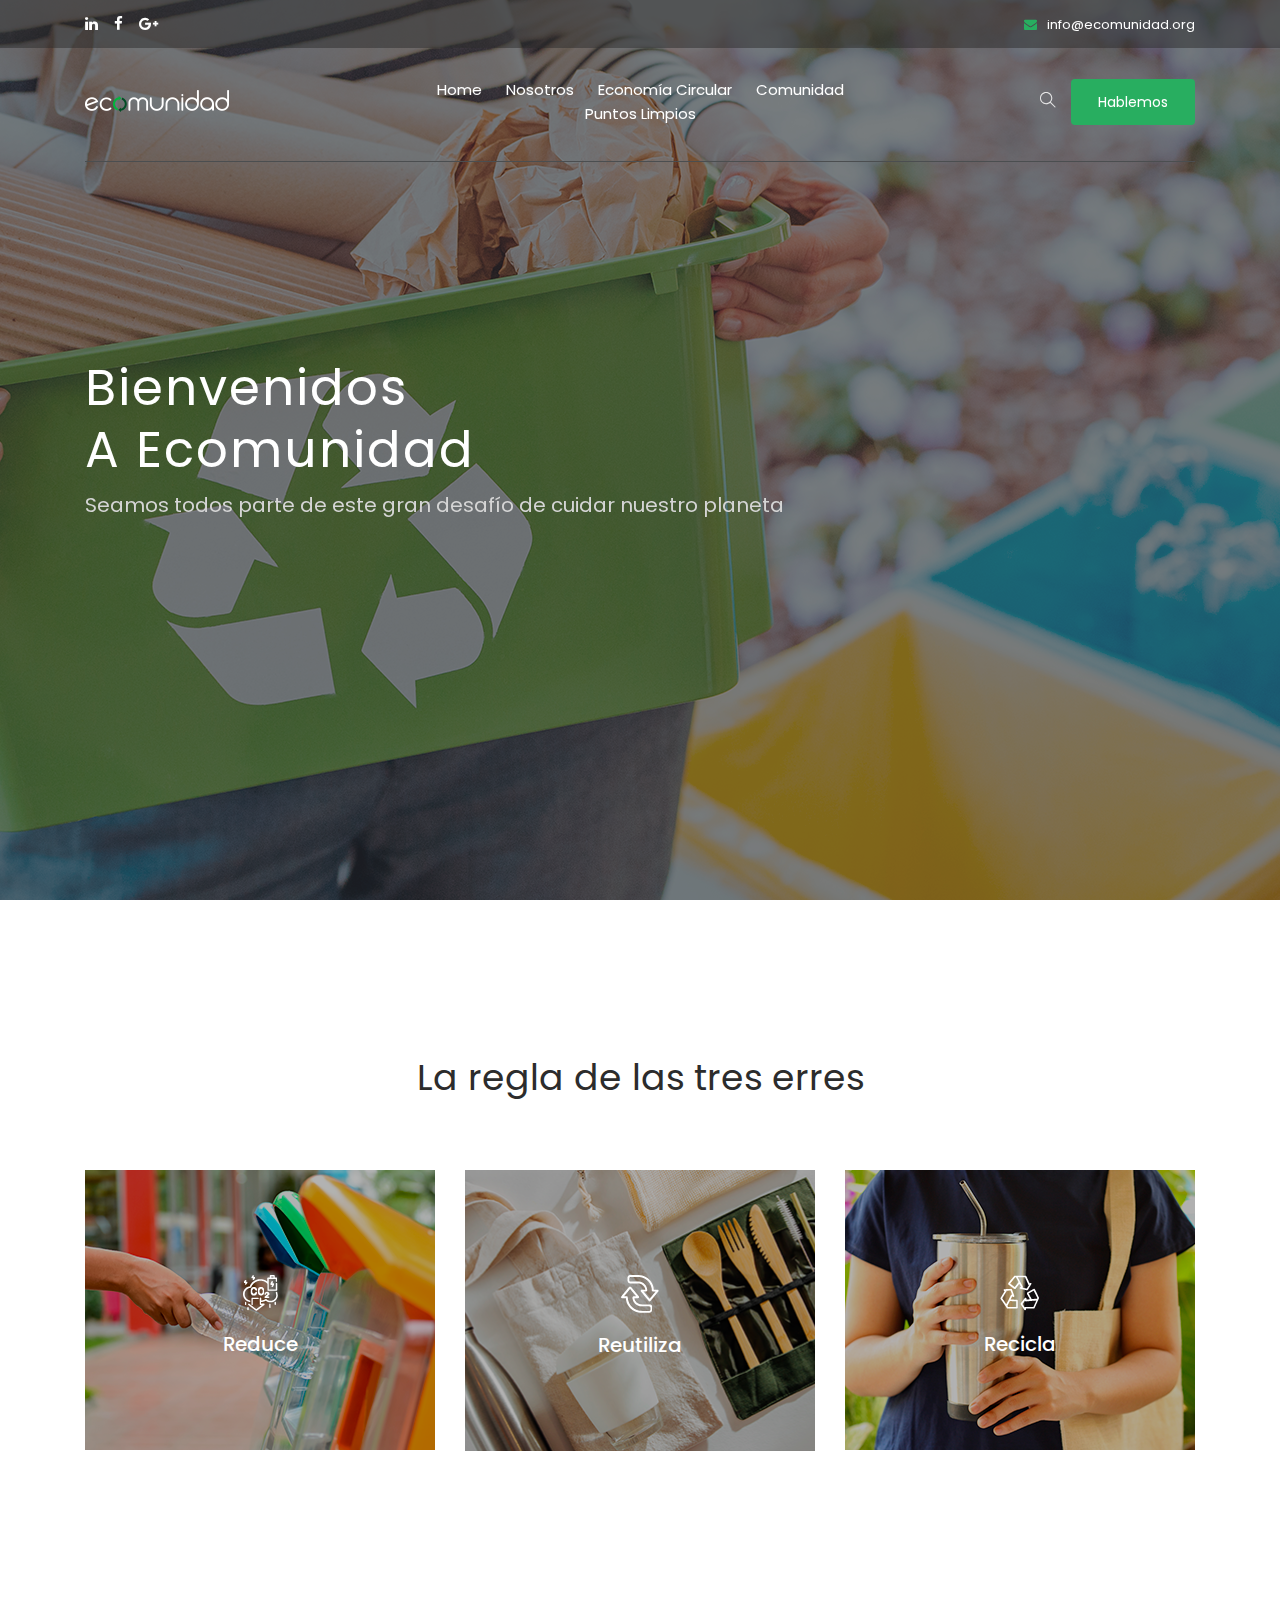
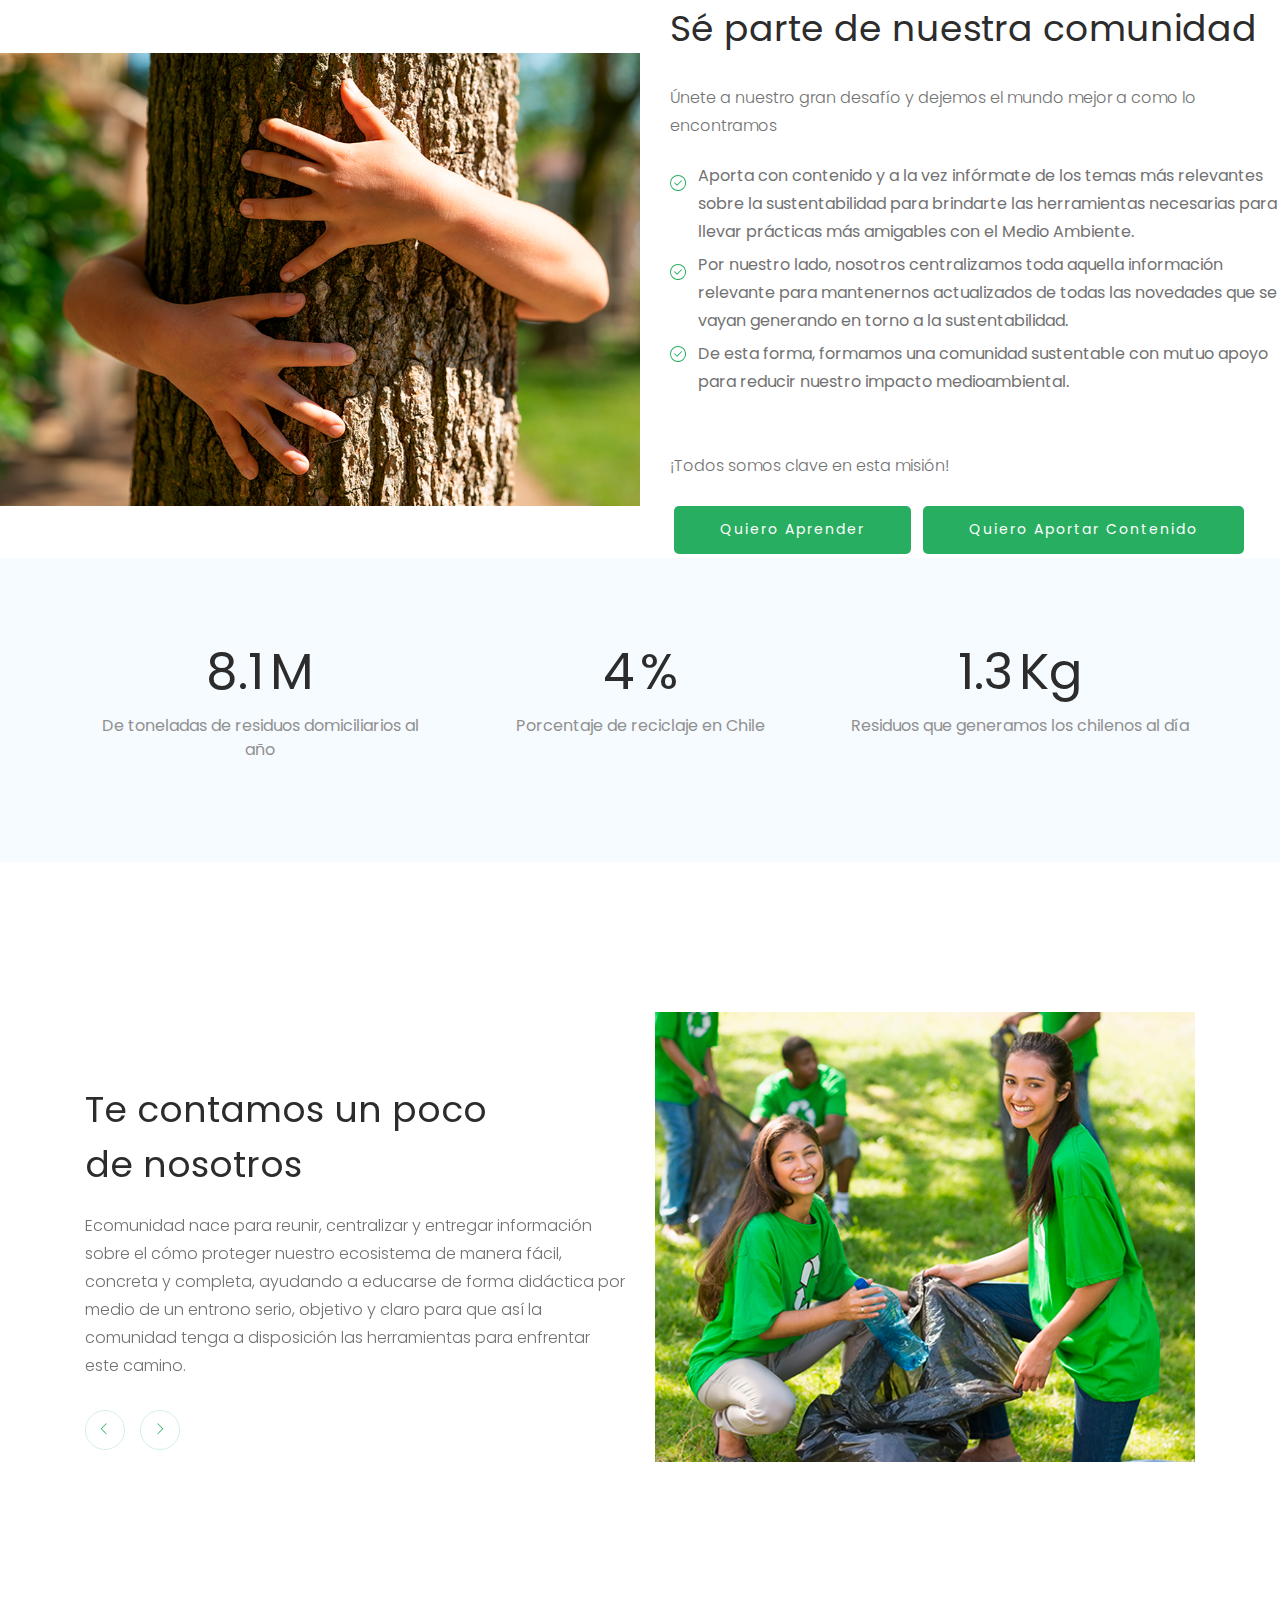
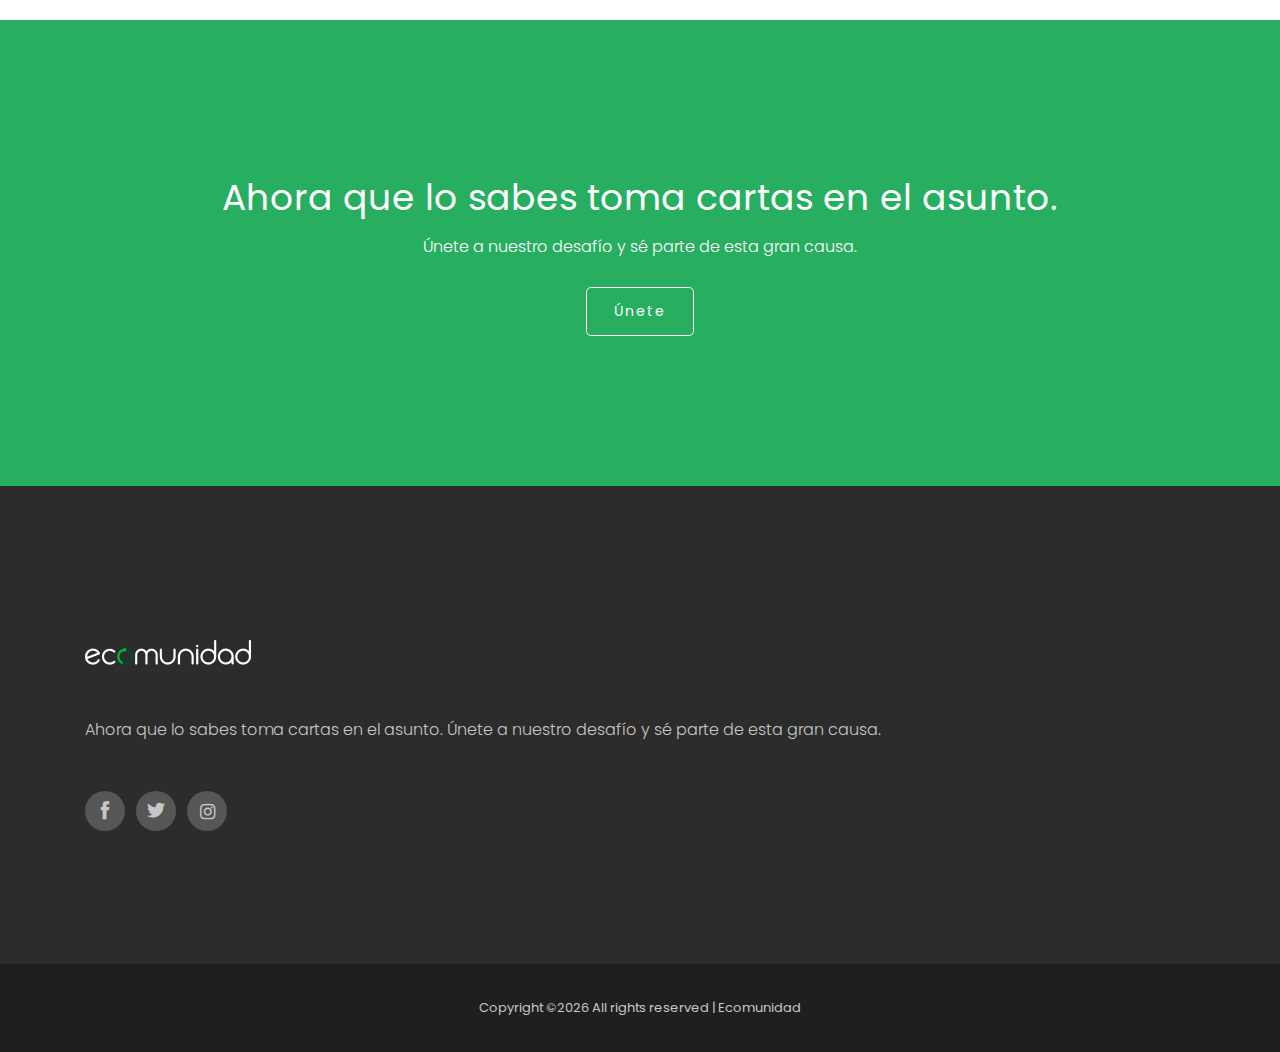
==== index.html @ 22c50f8a "creacion del repositorio" ====
<!doctype html>
<html class="no-js" lang="zxx">

<head>
    <meta charset="utf-8">
    <meta http-equiv="x-ua-compatible" content="ie=edge">
    <title>ecomunidad</title>
    <meta name="description" content="Ecomunidad tiene como objetivo recolectar, clasificar, depurar y disponibilizar de manera amigable toda la información que existe sobre cómo reutilizar, reducir y reciclar distintos elementos">
    <meta name="keywords"  content="sustentabilidad, medioambiente, sustentable, ecologia,reciclaje, sostenibilidad, chile, ecofriendly, zerowaste, naturaleza, reciclar, economiacircular, sostenible, cambioclimatico, reutilizar, ecologico, nature, eco, ecolog, educacionambiental, sustainability, sostenible, compostar, compostaje, compost, plastico, contaminacion, punto limpio, punto sustentable, green">
    <meta name="viewport" content="width=device-width, initial-scale=1">

    <!-- <link rel="manifest" href="site.webmanifest"> -->
    <link rel="shortcut icon" type="image/x-icon" href="img/favicon.png">
    <!-- Place favicon.ico in the root directory -->

    <!-- CSS here -->
    <link rel="stylesheet" href="css/bootstrap.min.css">
    <link rel="stylesheet" href="css/owl.carousel.min.css">
    <link rel="stylesheet" href="css/magnific-popup.css">
    <link rel="stylesheet" href="css/font-awesome.min.css">
    <link rel="stylesheet" href="css/themify-icons.css">
    <link rel="stylesheet" href="css/nice-select.css">
    <link rel="stylesheet" href="css/flaticon.css">
    <link rel="stylesheet" href="css/gijgo.css">
    <link rel="stylesheet" href="css/animate.css">
    <link rel="stylesheet" href="css/slick.css">
    <link rel="stylesheet" href="css/slicknav.css">
    <link rel="stylesheet" href="css/style.css">
    <!-- <link rel="stylesheet" href="css/responsive.css"> -->
</head>

<body>
    <!--[if lte IE 9]>
            <p class="browserupgrade">You are using an <strong>outdated</strong> browser. Please <a href="https://browsehappy.com/">upgrade your browser</a> to improve your experience and security.</p>
        <![endif]-->

    <!-- header-start -->
    <header>
        <div class="header-area ">
            <div class="header-top_area d-none d-lg-block">
                <div class="container">
                    <div class="row">
                        <div class="col-xl-6 col-md-6 ">
                            <div class="social_media_links">
                                <a href="#">
                                    <i class="fa fa-linkedin"></i>
                                </a>
                                <a href="#">
                                    <i class="fa fa-facebook"></i>
                                </a>
                                <a href="#">
                                    <i class="fa fa-google-plus"></i>
                                </a>
                            </div>
                        </div>
                        <div class="col-xl-6 col-md-6">
                            <div class="short_contact_list">
                                <ul>
                                    <li><a href="#"> <i class="fa fa-envelope"></i> info@ecomunidad.org</a></li>
                                </ul>
                            </div>
                        </div>
                    </div>
                </div>
            </div>
            <div id="sticky-header" class="main-header-area">
                <div class="container">
                    <div class="header_bottom_border">
                        <div class="row align-items-center">
                            <div class="col-xl-3 col-lg-2">
                                <div class="logo">
                                    <a href="index.html">
                                        <img src="img/logo.png" alt="">
                                    </a>
                                </div>
                            </div>
                            <div class="col-xl-6 col-lg-7">
                                <div class="main-menu  d-none d-lg-block">
                                    <nav>
                                        <ul id="navigation">
                                            <li><a class="active" href="index.html">home</a></li>
                                            <li><a href="about.html">Nosotros</a></li>
                                            <li><a href="service.html">Economía Circular</a></li>
                                            <li><a href="single-blog.html">Comunidad</a></li>
                                            <li><a href="contact.html">Puntos Limpios</a></li>
                                        </ul>
                                    </nav>
                                </div>
                            </div>
                            <div class="col-xl-3 col-lg-3 d-none d-lg-block">
                                <div class="Appointment">
                                    <div class="search_button">
                                        <a href="#">
                                            <i class="ti-search"></i>
                                        </a>
                                    </div>
                                    <div class="book_btn d-none d-lg-block">
                                        <a class="popup-with-form" href="#test-form">Hablemos</a>
                                    </div>
                                </div>
                            </div>
                            <div class="col-12">
                                <div class="mobile_menu d-block d-lg-none"></div>
                            </div>
                        </div>
                    </div>

                </div>
            </div>
        </div>
    </header>
    <!-- header-end -->

    <!-- slider_area_start -->
    <div class="slider_area">
        <div class="slider_active owl-carousel">
            <div class="single_slider  d-flex align-items-center slider_bg_2 overlay2">
                <div class="container">
                    <div class="row">
                        <div class="col-xl-12">
                            <div class="slider_text ">
                                <h3> Bienvenidos <br>
                                    a Ecomunidad </h3>
                                <p>Seamos todos parte de este gran desafío de cuidar nuestro planeta</p>
                            </div>
                        </div>
                    </div>
                </div>
            </div>
            <div class="single_slider  d-flex align-items-center slider_bg_1 overlay2">
                <div class="container">
                    <div class="row">
                        <div class="col-xl-12">
                            <div class="slider_text ">
                                <h3> Bienvenidos <br>
                                    a Ecomunidad </h3>
                                <p>Seamos todos parte de este gran desafío de cuidar nuestro planeta</p>
                            </div>
                        </div>
                    </div>
                </div>
            </div>
            <div class="single_slider  d-flex align-items-center slider_bg_3 overlay2">
                <div class="container">
                    <div class="row">
                        <div class="col-xl-12">
                            <div class="slider_text ">
                                <h3> Bienvenidos <br>
                                    a Ecomunidad </h3>
                                <p>Seamos todos parte de este gran desafío de cuidar nuestro planeta</p>
                            </div>
                        </div>
                    </div>
                </div>
            </div>
        </div>
    </div>
    <!-- slider_area_end -->

    <!-- service_area_start -->
    <div class="service_area">
        <div class="container">
            <div class="row">
                <div class="col-xl-12">
                    <div class="section_title text-center mb-50">
                        <h3>La regla de las tres erres</h3>
                    </div>
                </div>
            </div>
            <div class="row">
                <div class="col-xl-4 col-md-4">
                    <div class="single_service service_bg_1">
                        <div class="service_hover">
                            <img src="img/svg_icon/case.png" alt="reduce">
                            <h3>Reduce</h3>
                            <div class="hover_content">
                                <div class="hover_content_inner">
                                    <h4>Reduce</h4>
                                    <p>Disminuye lo que consumes, revisa lo que verdaderamente necesitas en tu día a día,  tanto en bienes como en energía.</p>
                                </div>
                            </div>
                        </div>
                    </div>
                </div>
                <div class="col-xl-4 col-md-4">
                    <div class="single_service service_bg_3">
                        <div class="service_hover">
                            <img src="img/svg_icon/survey.png" alt="recicla">
                            <h3>Reutiliza</h3>
                            <div class="hover_content">
                                    <div class="hover_content_inner">
                                        <h4>Reutiliza</h4>
                                        <p>prende a darle nuevos usos a aquellos objetos o elementos que antes solías descartar.</p>
                                    </div>
                                </div>
                        </div>
                    </div>
                </div>
                <div class="col-xl-4 col-md-4">
                    <div class="single_service service_bg_2">
                        <div class="service_hover">
                            <img src="img/svg_icon/legal-paper.png" alt="reutiliza">
                            <h3>Recicla</h3>
                            <div class="hover_content">
                                    <div class="hover_content_inner">
                                        <h4>Recicla</h4>
                                        <p>Recupera aquellos materiales que son reciclables y no compostables, como los plásticos o los vidrios, para darles una nueva forma y volver a utilizarlos como si fueran (casi) nuevos.A</p>
                                    </div>
                                </div>
                        </div>
                    </div>
                </div>
            </div>
        </div>
    </div>
    <!-- service_area_end -->

    <!-- about  -->
    <div class="about_area ">
        <div class="container-fluid p-0">
            <div class="row no-gutters align-items-center">
                <div class="col-xl-6 col-lg-6">
                    <div class="about_image">
                        <img src="img/about/about.png" alt="">
                    </div>
                </div>
                <div class="col-xl-6 col-lg-6">
                    <div class="about_info">
                        <h3>Sé parte de nuestra comunidad</h3>
                        <p>Únete a nuestro gran desafío y dejemos el mundo mejor a como lo encontramos</p>
                        <ul>
                            <li> Aporta con contenido y a la vez infórmate de los temas más relevantes sobre la sustentabilidad para brindarte las herramientas necesarias para llevar prácticas más amigables con el Medio Ambiente. </li>
                            <li> Por nuestro lado, nosotros centralizamos toda aquella información relevante para mantenernos actualizados de todas las novedades que se vayan generando en torno a la sustentabilidad. </li>
                            <li> De esta forma, formamos una comunidad sustentable con mutuo apoyo para reducir nuestro impacto medioambiental. </li>
                        </ul>
                        <p>¡Todos somos clave en esta misión!</p>
                        <div class="about_btn">
                            <a class="boxed-btn3" href="#">Quiero aprender</a>
                            <a class="boxed-btn3" href="#">Quiero aportar contenido</a>
                        </div>
                    </div>
                </div>
            </div>
        </div>
    </div>
    <!--/ about  -->

    <!-- counter  -->
    <div class="counter_area">
        <div class="container">
            <div class="row">
                <div class="col-xl-4 col-md-4">
                    <div class="single_counter text-center">
                        <h3> <span class="counter" >8.1</span> <span>M</span> </h3>
                        <span>De toneladas de residuos domiciliarios al año</span>
                    </div>
                </div>
                <div class="col-xl-4 col-md-4">
                    <div class="single_counter text-center">
                        <h3> <span class="counter" >4</span> <span>%</span> </h3>
                        <span>Porcentaje de reciclaje en Chile</span>
                    </div>
                </div>
                <div class="col-xl-4 col-md-4">
                    <div class="single_counter text-center">
                        <h3> <span class="counter" >1.3</span> <span>Kg</span> </h3>
                        <span>Residuos que generamos los chilenos al día</span>
                    </div>
                </div>
            </div>
        </div>
    </div>
    <!--/ counter  -->


    <!-- financial_solution -->
    <div class="financial_solution_area">
        <div class="container">
            <div class="row">
                <div class="col-xl-6 col-lg-6">
                    <div class="financial_active owl-carousel">
                        <div class="single_finalcial_wrap">
                            <h3>Te contamos un poco <br>
                                    de nosotros</h3>
                                    <p>Ecomunidad nace para reunir, centralizar y entregar información sobre el cómo proteger nuestro ecosistema de manera fácil, concreta y completa, ayudando a educarse de forma didáctica por medio de un entrono serio, objetivo y claro para que así la comunidad tenga a disposición las herramientas para enfrentar este camino.</p>
                        </div>
                        <div class="single_finalcial_wrap">
                            <h3>Te contamos un poco <br>
                                    de nosotros</h3>
                                    <p>Tenemos por objetivo frenar la contaminación ambiental que venimos generando como sociedad a lo largo del tiempo. Nos caracterizamos por se una plataforma democrática e inclusiva a todo aquel que quiera apoyar el camino de la sustentabilidad.</p>
                        </div>
                        
                    </div>
                </div>
                <div class="col-xl-6 col-lg-6">
                    <div class="finance_thumb">
                        <img src="img/about/finance.png" alt="">
                    </div>
                </div>
            </div>
        </div>
    </div>

    <!--/ financial_solution -->


    <!-- project  -->
    <div class="project_area">
        <div class="container">
            <div class="row">
                <div class="col-xl-12">
                    <div class="project_info text-center">
                        <h3>Ahora que lo sabes toma cartas en el asunto.</h3>
                        <p>Únete a nuestro desafío y sé parte de esta gran causa.</p>
                        <a href="#" class="boxed-btn3-white">Únete</a>
                    </div>
                </div>
            </div>
        </div>
    </div>
    <!--/ project  -->

    <!-- footer start -->
    <footer class="footer">
        <div class="footer_top">
            <div class="container">
                <div class="row">
                    <div class="col-xl-12 col-md-12 col-lg-12">
                        <div class="footer_widget">
                            <div class="footer_logo">
                                <a href="#">
                                    <img src="img/footer_logo.png" alt="">
                                </a>
                            </div>
                            <p>
                                Ahora que lo sabes toma cartas en el asunto. Únete a nuestro desafío y sé parte de esta gran causa.
                            </p>
                            <div class="socail_links">
                                <ul>
                                    <li>
                                        <a href="#">
                                            <i class="ti-facebook"></i>
                                        </a>
                                    </li>
                                    <li>
                                        <a href="#">
                                            <i class="ti-twitter-alt"></i>
                                        </a>
                                    </li>
                                    <li>
                                        <a href="#">
                                            <i class="fa fa-instagram"></i>
                                        </a>
                                    </li>
                                </ul>
                            </div>
                        </div>
                    </div>
                    
                </div>
            </div>
        </div>
        <div class="copy-right_text">
            <div class="container">
                <div class="footer_border"></div>
                <div class="row">
                    <div class="col-xl-12">
                        <p class="copy_right text-center">
                            <!-- Link back to Colorlib can't be removed. Template is licensed under CC BY 3.0. -->
Copyright &copy;<script>document.write(new Date().getFullYear());</script> All rights reserved | Ecomunidad</a>
<!-- Link back to Colorlib can't be removed. Template is licensed under CC BY 3.0. -->
                        </p>
                    </div>
                </div>
            </div>
        </div>
    </footer>
    <!--/ footer end  -->

    <!-- link that opens popup -->

    <!-- form itself end-->
    <form id="test-form" class="white-popup-block mfp-hide">
        <div class="popup_box ">
            <div class="popup_inner">
                <div class="popup_header">
                    <h3>Hablemos</h3>
                </div>
                <div class="custom_form">
                    <div class="row">
                        <div class="col-xl-12">
                            <input type="name" placeholder="Nombre y apellido">
                        </div>
                        <div class="col-xl-12">
                            <input type="email" placeholder="Email">
                        </div>
                        <div class="col-xl-12">
                            <textarea name="" id="" cols="30" rows="10" placeholder="Mensaje"></textarea>
                        </div>
                        <div class="col-xl-12">
                            <button type="submit" class="boxed-btn3">Enviar</button>
                        </div>
                    </div>
                </div>
            </div>
        </div>
    </form>
    <!-- form itself end -->

    <!-- JS here -->
    <script src="js/vendor/modernizr-3.5.0.min.js"></script>
    <script src="js/vendor/jquery-1.12.4.min.js"></script>
    <script src="js/popper.min.js"></script>
    <script src="js/bootstrap.min.js"></script>
    <script src="js/owl.carousel.min.js"></script>
    <script src="js/isotope.pkgd.min.js"></script>
    <script src="js/ajax-form.js"></script>
    <script src="js/waypoints.min.js"></script>
    <script src="js/jquery.counterup.min.js"></script>
    <script src="js/imagesloaded.pkgd.min.js"></script>
    <script src="js/scrollIt.js"></script>
    <script src="js/jquery.scrollUp.min.js"></script>
    <script src="js/wow.min.js"></script>
    <script src="js/nice-select.min.js"></script>
    <script src="js/jquery.slicknav.min.js"></script>
    <script src="js/jquery.magnific-popup.min.js"></script>
    <script src="js/plugins.js"></script>
    <script src="js/gijgo.min.js"></script>
    <script src="js/slick.min.js"></script>
    <!--contact js-->
    <script src="js/contact.js"></script>
    <script src="js/jquery.ajaxchimp.min.js"></script>
    <script src="js/jquery.form.js"></script>
    <script src="js/jquery.validate.min.js"></script>
    <script src="js/mail-script.js"></script>

    <script src="js/main.js"></script>
</body>

</html>
---- css/themify-icons.css ----
@font-face {
	font-family: 'themify';
	src:url('../fonts/themify.eot?-fvbane');
	src:url('../fonts/themify.eot?#iefix-fvbane') format('embedded-opentype'),
		url('../fonts/themify.woff?-fvbane') format('woff'),
		url('../fonts/themify.ttf?-fvbane') format('truetype'),
		url('../fonts/themify.svg?-fvbane#themify') format('svg');
	font-weight: normal;
	font-style: normal;
}

[class^="ti-"], [class*=" ti-"] {
	font-family: 'themify';
	/* speak: none; */
	font-style: normal;
	font-weight: normal;
	font-variant: normal;
	text-transform: none;
	line-height: 1;

	/* Better Font Rendering =========== */
	-webkit-font-smoothing: antialiased;
	-moz-osx-font-smoothing: grayscale;
}

.ti-wand:before {
	content: "\e600";
}
.ti-volume:before {
	content: "\e601";
}
.ti-user:before {
	content: "\e602";
}
.ti-unlock:before {
	content: "\e603";
}
.ti-unlink:before {
	content: "\e604";
}
.ti-trash:before {
	content: "\e605";
}
.ti-thought:before {
	content: "\e606";
}
.ti-target:before {
	content: "\e607";
}
.ti-tag:before {
	content: "\e608";
}
.ti-tablet:before {
	content: "\e609";
}
.ti-star:before {
	content: "\e60a";
}
.ti-spray:before {
	content: "\e60b";
}
.ti-signal:before {
	content: "\e60c";
}
.ti-shopping-cart:before {
	content: "\e60d";
}
.ti-shopping-cart-full:before {
	content: "\e60e";
}
.ti-settings:before {
	content: "\e60f";
}
.ti-search:before {
	content: "\e610";
}
.ti-zoom-in:before {
	content: "\e611";
}
.ti-zoom-out:before {
	content: "\e612";
}
.ti-cut:before {
	content: "\e613";
}
.ti-ruler:before {
	content: "\e614";
}
.ti-ruler-pencil:before {
	content: "\e615";
}
.ti-ruler-alt:before {
	content: "\e616";
}
.ti-bookmark:before {
	content: "\e617";
}
.ti-bookmark-alt:before {
	content: "\e618";
}
.ti-reload:before {
	content: "\e619";
}
.ti-plus:before {
	content: "\e61a";
}
.ti-pin:before {
	content: "\e61b";
}
.ti-pencil:before {
	content: "\e61c";
}
.ti-pencil-alt:before {
	content: "\e61d";
}
.ti-paint-roller:before {
	content: "\e61e";
}
.ti-paint-bucket:before {
	content: "\e61f";
}
.ti-na:before {
	content: "\e620";
}
.ti-mobile:before {
	content: "\e621";
}
.ti-minus:before {
	content: "\e622";
}
.ti-medall:before {
	content: "\e623";
}
.ti-medall-alt:before {
	content: "\e624";
}
.ti-marker:before {
	content: "\e625";
}
.ti-marker-alt:before {
	content: "\e626";
}
.ti-arrow-up:before {
	content: "\e627";
}
.ti-arrow-right:before {
	content: "\e628";
}
.ti-arrow-left:before {
	content: "\e629";
}
.ti-arrow-down:before {
	content: "\e62a";
}
.ti-lock:before {
	content: "\e62b";
}
.ti-location-arrow:before {
	content: "\e62c";
}
.ti-link:before {
	content: "\e62d";
}
.ti-layout:before {
	content: "\e62e";
}
.ti-layers:before {
	content: "\e62f";
}
.ti-layers-alt:before {
	content: "\e630";
}
.ti-key:before {
	content: "\e631";
}
.ti-import:before {
	content: "\e632";
}
.ti-image:before {
	content: "\e633";
}
.ti-heart:before {
	content: "\e634";
}
.ti-heart-broken:before {
	content: "\e635";
}
.ti-hand-stop:before {
	content: "\e636";
}
.ti-hand-open:before {
	content: "\e637";
}
.ti-hand-drag:before {
	content: "\e638";
}
.ti-folder:before {
	content: "\e639";
}
.ti-flag:before {
	content: "\e63a";
}
.ti-flag-alt:before {
	content: "\e63b";
}
.ti-flag-alt-2:before {
	content: "\e63c";
}
.ti-eye:before {
	content: "\e63d";
}
.ti-export:before {
	content: "\e63e";
}
.ti-exchange-vertical:before {
	content: "\e63f";
}
.ti-desktop:before {
	content: "\e640";
}
.ti-cup:before {
	content: "\e641";
}
.ti-crown:before {
	content: "\e642";
}
.ti-comments:before {
	content: "\e643";
}
.ti-comment:before {
	content: "\e644";
}
.ti-comment-alt:before {
	content: "\e645";
}
.ti-close:before {
	content: "\e646";
}
.ti-clip:before {
	content: "\e647";
}
.ti-angle-up:before {
	content: "\e648";
}
.ti-angle-right:before {
	content: "\e649";
}
.ti-angle-left:before {
	content: "\e64a";
}
.ti-angle-down:before {
	content: "\e64b";
}
.ti-check:before {
	content: "\e64c";
}
.ti-check-box:before {
	content: "\e64d";
}
.ti-camera:before {
	content: "\e64e";
}
.ti-announcement:before {
	content: "\e64f";
}
.ti-brush:before {
	content: "\e650";
}
.ti-briefcase:before {
	content: "\e651";
}
.ti-bolt:before {
	content: "\e652";
}
.ti-bolt-alt:before {
	content: "\e653";
}
.ti-blackboard:before {
	content: "\e654";
}
.ti-bag:before {
	content: "\e655";
}
.ti-move:before {
	content: "\e656";
}
.ti-arrows-vertical:before {
	content: "\e657";
}
.ti-arrows-horizontal:before {
	content: "\e658";
}
.ti-fullscreen:before {
	content: "\e659";
}
.ti-arrow-top-right:before {
	content: "\e65a";
}
.ti-arrow-top-left:before {
	content: "\e65b";
}
.ti-arrow-circle-up:before {
	content: "\e65c";
}
.ti-arrow-circle-right:before {
	content: "\e65d";
}
.ti-arrow-circle-left:before {
	content: "\e65e";
}
.ti-arrow-circle-down:before {
	content: "\e65f";
}
.ti-angle-double-up:before {
	content: "\e660";
}
.ti-angle-double-right:before {
	content: "\e661";
}
.ti-angle-double-left:before {
	content: "\e662";
}
.ti-angle-double-down:before {
	content: "\e663";
}
.ti-zip:before {
	content: "\e664";
}
.ti-world:before {
	content: "\e665";
}
.ti-wheelchair:before {
	content: "\e666";
}
.ti-view-list:before {
	content: "\e667";
}
.ti-view-list-alt:before {
	content: "\e668";
}
.ti-view-grid:before {
	content: "\e669";
}
.ti-uppercase:before {
	content: "\e66a";
}
.ti-upload:before {
	content: "\e66b";
}
.ti-underline:before {
	content: "\e66c";
}
.ti-truck:before {
	content: "\e66d";
}
.ti-timer:before {
	content: "\e66e";
}
.ti-ticket:before {
	content: "\e66f";
}
.ti-thumb-up:before {
	content: "\e670";
}
.ti-thumb-down:before {
	content: "\e671";
}
.ti-text:before {
	content: "\e672";
}
.ti-stats-up:before {
	content: "\e673";
}
.ti-stats-down:before {
	content: "\e674";
}
.ti-split-v:before {
	content: "\e675";
}
.ti-split-h:before {
	content: "\e676";
}
.ti-smallcap:before {
	content: "\e677";
}
.ti-shine:before {
	content: "\e678";
}
.ti-shift-right:before {
	content: "\e679";
}
.ti-shift-left:before {
	content: "\e67a";
}
.ti-shield:before {
	content: "\e67b";
}
.ti-notepad:before {
	content: "\e67c";
}
.ti-server:before {
	content: "\e67d";
}
.ti-quote-right:before {
	content: "\e67e";
}
.ti-quote-left:before {
	content: "\e67f";
}
.ti-pulse:before {
	content: "\e680";
}
.ti-printer:before {
	content: "\e681";
}
.ti-power-off:before {
	content: "\e682";
}
.ti-plug:before {
	content: "\e683";
}
.ti-pie-chart:before {
	content: "\e684";
}
.ti-paragraph:before {
	content: "\e685";
}
.ti-panel:before {
	content: "\e686";
}
.ti-package:before {
	content: "\e687";
}
.ti-music:before {
	content: "\e688";
}
.ti-music-alt:before {
	content: "\e689";
}
.ti-mouse:before {
	content: "\e68a";
}
.ti-mouse-alt:before {
	content: "\e68b";
}
.ti-money:before {
	content: "\e68c";
}
.ti-microphone:before {
	content: "\e68d";
}
.ti-menu:before {
	content: "\e68e";
}
.ti-menu-alt:before {
	content: "\e68f";
}
.ti-map:before {
	content: "\e690";
}
.ti-map-alt:before {
	content: "\e691";
}
.ti-loop:before {
	content: "\e692";
}
.ti-location-pin:before {
	content: "\e693";
}
.ti-list:before {
	content: "\e694";
}
.ti-light-bulb:before {
	content: "\e695";
}
.ti-Italic:before {
	content: "\e696";
}
.ti-info:before {
	content: "\e697";
}
.ti-infinite:before {
	content: "\e698";
}
.ti-id-badge:before {
	content: "\e699";
}
.ti-hummer:before {
	content: "\e69a";
}
.ti-home:before {
	content: "\e69b";
}
.ti-help:before {
	content: "\e69c";
}
.ti-headphone:before {
	content: "\e69d";
}
.ti-harddrives:before {
	content: "\e69e";
}
.ti-harddrive:before {
	content: "\e69f";
}
.ti-gift:before {
	content: "\e6a0";
}
.ti-game:before {
	content: "\e6a1";
}
.ti-filter:before {
	content: "\e6a2";
}
.ti-files:before {
	content: "\e6a3";
}
.ti-file:before {
	content: "\e6a4";
}
.ti-eraser:before {
	content: "\e6a5";
}
.ti-envelope:before {
	content: "\e6a6";
}
.ti-download:before {
	content: "\e6a7";
}
.ti-direction:before {
	content: "\e6a8";
}
.ti-direction-alt:before {
	content: "\e6a9";
}
.ti-dashboard:before {
	content: "\e6aa";
}
.ti-control-stop:before {
	content: "\e6ab";
}
.ti-control-shuffle:before {
	content: "\e6ac";
}
.ti-control-play:before {
	content: "\e6ad";
}
.ti-control-pause:before {
	content: "\e6ae";
}
.ti-control-forward:before {
	content: "\e6af";
}
.ti-control-backward:before {
	content: "\e6b0";
}
.ti-cloud:before {
	content: "\e6b1";
}
.ti-cloud-up:before {
	content: "\e6b2";
}
.ti-cloud-down:before {
	content: "\e6b3";
}
.ti-clipboard:before {
	content: "\e6b4";
}
.ti-car:before {
	content: "\e6b5";
}
.ti-calendar:before {
	content: "\e6b6";
}
.ti-book:before {
	content: "\e6b7";
}
.ti-bell:before {
	content: "\e6b8";
}
.ti-basketball:before {
	content: "\e6b9";
}
.ti-bar-chart:before {
	content: "\e6ba";
}
.ti-bar-chart-alt:before {
	content: "\e6bb";
}
.ti-back-right:before {
	content: "\e6bc";
}
.ti-back-left:before {
	content: "\e6bd";
}
.ti-arrows-corner:before {
	content: "\e6be";
}
.ti-archive:before {
	content: "\e6bf";
}
.ti-anchor:before {
	content: "\e6c0";
}
.ti-align-right:before {
	content: "\e6c1";
}
.ti-align-left:before {
	content: "\e6c2";
}
.ti-align-justify:before {
	content: "\e6c3";
}
.ti-align-center:before {
	content: "\e6c4";
}
.ti-alert:before {
	content: "\e6c5";
}
.ti-alarm-clock:before {
	content: "\e6c6";
}
.ti-agenda:before {
	content: "\e6c7";
}
.ti-write:before {
	content: "\e6c8";
}
.ti-window:before {
	content: "\e6c9";
}
.ti-widgetized:before {
	content: "\e6ca";
}
.ti-widget:before {
	content: "\e6cb";
}
.ti-widget-alt:before {
	content: "\e6cc";
}
.ti-wallet:before {
	content: "\e6cd";
}
.ti-video-clapper:before {
	content: "\e6ce";
}
.ti-video-camera:before {
	content: "\e6cf";
}
.ti-vector:before {
	content: "\e6d0";
}
.ti-themify-logo:before {
	content: "\e6d1";
}
.ti-themify-favicon:before {
	content: "\e6d2";
}
.ti-themify-favicon-alt:before {
	content: "\e6d3";
}
.ti-support:before {
	content: "\e6d4";
}
.ti-stamp:before {
	content: "\e6d5";
}
.ti-split-v-alt:before {
	content: "\e6d6";
}
.ti-slice:before {
	content: "\e6d7";
}
.ti-shortcode:before {
	content: "\e6d8";
}
.ti-shift-right-alt:before {
	content: "\e6d9";
}
.ti-shift-left-alt:before {
	content: "\e6da";
}
.ti-ruler-alt-2:before {
	content: "\e6db";
}
.ti-receipt:before {
	content: "\e6dc";
}
.ti-pin2:before {
	content: "\e6dd";
}
.ti-pin-alt:before {
	content: "\e6de";
}
.ti-pencil-alt2:before {
	content: "\e6df";
}
.ti-palette:before {
	content: "\e6e0";
}
.ti-more:before {
	content: "\e6e1";
}
.ti-more-alt:before {
	content: "\e6e2";
}
.ti-microphone-alt:before {
	content: "\e6e3";
}
.ti-magnet:before {
	content: "\e6e4";
}
.ti-line-double:before {
	content: "\e6e5";
}
.ti-line-dotted:before {
	content: "\e6e6";
}
.ti-line-dashed:before {
	content: "\e6e7";
}
.ti-layout-width-full:before {
	content: "\e6e8";
}
.ti-layout-width-default:before {
	content: "\e6e9";
}
.ti-layout-width-default-alt:before {
	content: "\e6ea";
}
.ti-layout-tab:before {
	content: "\e6eb";
}
.ti-layout-tab-window:before {
	content: "\e6ec";
}
.ti-layout-tab-v:before {
	content: "\e6ed";
}
.ti-layout-tab-min:before {
	content: "\e6ee";
}
.ti-layout-slider:before {
	content: "\e6ef";
}
.ti-layout-slider-alt:before {
	content: "\e6f0";
}
.ti-layout-sidebar-right:before {
	content: "\e6f1";
}
.ti-layout-sidebar-none:before {
	content: "\e6f2";
}
.ti-layout-sidebar-left:before {
	content: "\e6f3";
}
.ti-layout-placeholder:before {
	content: "\e6f4";
}
.ti-layout-menu:before {
	content: "\e6f5";
}
.ti-layout-menu-v:before {
	content: "\e6f6";
}
.ti-layout-menu-separated:before {
	content: "\e6f7";
}
.ti-layout-menu-full:before {
	content: "\e6f8";
}
.ti-layout-media-right-alt:before {
	content: "\e6f9";
}
.ti-layout-media-right:before {
	content: "\e6fa";
}
.ti-layout-media-overlay:before {
	content: "\e6fb";
}
.ti-layout-media-overlay-alt:before {
	content: "\e6fc";
}
.ti-layout-media-overlay-alt-2:before {
	content: "\e6fd";
}
.ti-layout-media-left-alt:before {
	content: "\e6fe";
}
.ti-layout-media-left:before {
	content: "\e6ff";
}
.ti-layout-media-center-alt:before {
	content: "\e700";
}
.ti-layout-media-center:before {
	content: "\e701";
}
.ti-layout-list-thumb:before {
	content: "\e702";
}
.ti-layout-list-thumb-alt:before {
	content: "\e703";
}
.ti-layout-list-post:before {
	content: "\e704";
}
.ti-layout-list-large-image:before {
	content: "\e705";
}
.ti-layout-line-solid:before {
	content: "\e706";
}
.ti-layout-grid4:before {
	content: "\e707";
}
.ti-layout-grid3:before {
	content: "\e708";
}
.ti-layout-grid2:before {
	content: "\e709";
}
.ti-layout-grid2-thumb:before {
	content: "\e70a";
}
.ti-layout-cta-right:before {
	content: "\e70b";
}
.ti-layout-cta-left:before {
	content: "\e70c";
}
.ti-layout-cta-center:before {
	content: "\e70d";
}
.ti-layout-cta-btn-right:before {
	content: "\e70e";
}
.ti-layout-cta-btn-left:before {
	content: "\e70f";
}
.ti-layout-column4:before {
	content: "\e710";
}
.ti-layout-column3:before {
	content: "\e711";
}
.ti-layout-column2:before {
	content: "\e712";
}
.ti-layout-accordion-separated:before {
	content: "\e713";
}
.ti-layout-accordion-merged:before {
	content: "\e714";
}
.ti-layout-accordion-list:before {
	content: "\e715";
}
.ti-ink-pen:before {
	content: "\e716";
}
.ti-info-alt:before {
	content: "\e717";
}
.ti-help-alt:before {
	content: "\e718";
}
.ti-headphone-alt:before {
	content: "\e719";
}
.ti-hand-point-up:before {
	content: "\e71a";
}
.ti-hand-point-right:before {
	content: "\e71b";
}
.ti-hand-point-left:before {
	content: "\e71c";
}
.ti-hand-point-down:before {
	content: "\e71d";
}
.ti-gallery:before {
	content: "\e71e";
}
.ti-face-smile:before {
	content: "\e71f";
}
.ti-face-sad:before {
	content: "\e720";
}
.ti-credit-card:before {
	content: "\e721";
}
.ti-control-skip-forward:before {
	content: "\e722";
}
.ti-control-skip-backward:before {
	content: "\e723";
}
.ti-control-record:before {
	content: "\e724";
}
.ti-control-eject:before {
	content: "\e725";
}
.ti-comments-smiley:before {
	content: "\e726";
}
.ti-brush-alt:before {
	content: "\e727";
}
.ti-youtube:before {
	content: "\e728";
}
.ti-vimeo:before {
	content: "\e729";
}
.ti-twitter:before {
	content: "\e72a";
}
.ti-time:before {
	content: "\e72b";
}
.ti-tumblr:before {
	content: "\e72c";
}
.ti-skype:before {
	content: "\e72d";
}
.ti-share:before {
	content: "\e72e";
}
.ti-share-alt:before {
	content: "\e72f";
}
.ti-rocket:before {
	content: "\e730";
}
.ti-pinterest:before {
	content: "\e731";
}
.ti-new-window:before {
	content: "\e732";
}
.ti-microsoft:before {
	content: "\e733";
}
.ti-list-ol:before {
	content: "\e734";
}
.ti-linkedin:before {
	content: "\e735";
}
.ti-layout-sidebar-2:before {
	content: "\e736";
}
.ti-layout-grid4-alt:before {
	content: "\e737";
}
.ti-layout-grid3-alt:before {
	content: "\e738";
}
.ti-layout-grid2-alt:before {
	content: "\e739";
}
.ti-layout-column4-alt:before {
	content: "\e73a";
}
.ti-layout-column3-alt:before {
	content: "\e73b";
}
.ti-layout-column2-alt:before {
	content: "\e73c";
}
.ti-instagram:before {
	content: "\e73d";
}
.ti-google:before {
	content: "\e73e";
}
.ti-github:before {
	content: "\e73f";
}
.ti-flickr:before {
	content: "\e740";
}
.ti-facebook:before {
	content: "\e741";
}
.ti-dropbox:before {
	content: "\e742";
}
.ti-dribbble:before {
	content: "\e743";
}
.ti-apple:before {
	content: "\e744";
}
.ti-android:before {
	content: "\e745";
}
.ti-save:before {
	content: "\e746";
}
.ti-save-alt:before {
	content: "\e747";
}
.ti-yahoo:before {
	content: "\e748";
}
.ti-wordpress:before {
	content: "\e749";
}
.ti-vimeo-alt:before {
	content: "\e74a";
}
.ti-twitter-alt:before {
	content: "\e74b";
}
.ti-tumblr-alt:before {
	content: "\e74c";
}
.ti-trello:before {
	content: "\e74d";
}
.ti-stack-overflow:before {
	content: "\e74e";
}
.ti-soundcloud:before {
	content: "\e74f";
}
.ti-sharethis:before {
	content: "\e750";
}
.ti-sharethis-alt:before {
	content: "\e751";
}
.ti-reddit:before {
	content: "\e752";
}
.ti-pinterest-alt:before {
	content: "\e753";
}
.ti-microsoft-alt:before {
	content: "\e754";
}
.ti-linux:before {
	content: "\e755";
}
.ti-jsfiddle:before {
	content: "\e756";
}
.ti-joomla:before {
	content: "\e757";
}
.ti-html5:before {
	content: "\e758";
}
.ti-flickr-alt:before {
	content: "\e759";
}
.ti-email:before {
	content: "\e75a";
}
.ti-drupal:before {
	content: "\e75b";
}
.ti-dropbox-alt:before {
	content: "\e75c";
}
.ti-css3:before {
	content: "\e75d";
}
.ti-rss:before {
	content: "\e75e";
}
.ti-rss-alt:before {
	content: "\e75f";
}
---- css/nice-select.css ----
.nice-select {
  -webkit-tap-highlight-color: transparent;
  background-color: #fff;
  border-radius: 5px;
  border: solid 1px #e8e8e8;
  box-sizing: border-box;
  clear: both;
  cursor: pointer;
  display: block;
  float: left;
  font-family: inherit;
  font-size: 14px;
  font-weight: normal;
  height: 42px;
  line-height: 40px;
  outline: none;
  padding-left: 18px;
  padding-right: 30px;
  position: relative;
  text-align: left !important;
  -webkit-transition: all 0.2s ease-in-out;
  transition: all 0.2s ease-in-out;
  -webkit-user-select: none;
     -moz-user-select: none;
      -ms-user-select: none;
          user-select: none;
  white-space: nowrap;
  width: auto; }
  .nice-select:hover {
    border-color: #dbdbdb; }
  .nice-select:active, .nice-select.open, .nice-select:focus {
    border-color: #999; }


  .nice-select.disabled {
    border-color: #ededed;
    color: #999;
    pointer-events: none; }
    .nice-select.disabled:after {
      border-color: #cccccc; }
  .nice-select.wide {
    width: 100%; }
    .nice-select.wide .list {
      left: 0 !important;
      right: 0 !important; }
  .nice-select.right {
    float: right; }
    .nice-select.right .list {
      left: auto;
      right: 0; }
  .nice-select.small {
    font-size: 12px;
    height: 36px;
    line-height: 34px; }
    .nice-select.small:after {
      height: 4px;
      width: 4px; }
    .nice-select.small .option {
      line-height: 34px;
      min-height: 34px; }
  .nice-select .list {
    background-color: #fff;
    border-radius: 5px;
    box-shadow: 0 0 0 1px rgba(68, 68, 68, 0.11);
    box-sizing: border-box;
    margin-top: 4px;
    opacity: 0;
    overflow: hidden;
    padding: 0;
    pointer-events: none;
    position: absolute;
    top: 100%;
    left: 0;
    -webkit-transform-origin: 50% 0;
        -ms-transform-origin: 50% 0;
            transform-origin: 50% 0;
    -webkit-transform: scale(0.75) translateY(-21px);
        -ms-transform: scale(0.75) translateY(-21px);
            transform: scale(0.75) translateY(-21px);
    -webkit-transition: all 0.2s cubic-bezier(0.5, 0, 0, 1.25), opacity 0.15s ease-out;
    transition: all 0.2s cubic-bezier(0.5, 0, 0, 1.25), opacity 0.15s ease-out;
    z-index: 9; }
    .nice-select .list:hover .option:not(:hover) {
      background-color: transparent !important; }
  .nice-select .option {
    cursor: pointer;
    font-weight: 400;
    line-height: 40px;
    list-style: none;
    min-height: 40px;
    outline: none;
    padding-left: 18px;
    padding-right: 29px;
    text-align: left;
    -webkit-transition: all 0.2s;
    transition: all 0.2s; }
    .nice-select .option:hover, .nice-select .option.focus, .nice-select .option.selected.focus {
      background-color: #f6f6f6; }
    .nice-select .option.selected {
      font-weight: bold; }
    .nice-select .option.disabled {
      background-color: transparent;
      color: #999;
      cursor: default; }

.no-csspointerevents .nice-select .list {
  display: none; }

.no-csspointerevents .nice-select.open .list {
  display: block; }





  /* ,,,,,,,,,,,,,,,, */


  .nice-select:after {
    content: "\e64b";
    display: block;
    height: 5px;
    margin-top: -5px;
    pointer-events: none;
    position: absolute;
    right: 30px;
    top: 8px;
    transition: all 0.15s ease-in-out;
    width: 5px;
    font-family: 'themify';
    color: #ddd; }

    .nice-select.open:after {
 }
    .nice-select.open .list {
      opacity: 1;
      pointer-events: auto;
      -webkit-transform: scale(1) translateY(0);
          -ms-transform: scale(1) translateY(0);
              transform: scale(1) translateY(0); }
---- css/flaticon.css ----
/*
  	Flaticon icon font: Flaticon
  	Creation date: 07/09/2019 08:07
  	*/

	  @font-face {
		font-family: "Flaticon";
		src: url("../fonts/Flaticon.eot");
		src: url("../fonts/Flaticon.eot");
		src: url("../fonts/Flaticon.eot?#iefix") format("embedded-opentype"),
			 url("../fonts/Flaticon.woff2") format("woff2"),
			 url("../fonts/Flaticon.woff") format("woff"),
			 url("../fonts/Flaticon.ttf") format("truetype"),
			 url("../fonts/Flaticon.svg#Flaticon") format("svg");
		font-weight: normal;
		font-style: normal;
	  }
	  
	  @media screen and (-webkit-min-device-pixel-ratio:0) {
		@font-face {
		  font-family: "Flaticon";
		  src: url("./Flaticon.svg#Flaticon") format("svg");
		}
	  }
	  
	  [class^="flaticon-"]:before, [class*=" flaticon-"]:before,
	  [class^="flaticon-"]:after, [class*=" flaticon-"]:after {   
		font-family: Flaticon;
			  font-size: 20px;
	  font-style: normal;
	  margin-left: 20px;
	  }
	  
	.flaticon-legal-paper:before {
		content: "\e001";
	}
	.flaticon-case:before {
		content: "\e002";
	}
	.flaticon-survey:before {
		content: "\e003";
	}
	.flaticon-bar-chart:before {
		content: "\e004";
	}
	.flaticon-controls:before {
		content: "\e005";
	}
	.flaticon-puzzle:before {
		content: "\e006";
	}
	.flaticon-right:before {
		content: "\e007";
	}
---- css/gijgo.css ----
.gj-button {
    background-color: #f5f5f5;
    border: 1px solid #ddd;
    color: #000;
    border-radius: 3px;
    padding: 6px 10px;
    cursor: pointer;
}

.gj-unselectable {
    -webkit-touch-callout: none;
    -webkit-user-select: none;
    -khtml-user-select: none;
    -moz-user-select: none;
    -ms-user-select: none;
    user-select: none;
}

.gj-row {
    display: -webkit-box;
    display: -ms-flexbox;
    display: flex;
    -ms-flex-wrap: wrap;
    flex-wrap: wrap;
}

.gj-margin-left-5 {
    margin-left: 5px;
}

.gj-margin-left-10 {
    margin-left: 10px;
}

.gj-width-full {
    width: 100%;
}

.gj-cursor-pointer {
    cursor: pointer;
}

.gj-text-align-center {
    text-align: center;
}

.gj-font-size-16 {
    font-size: 16px;
}

.gj-hidden {
    display: none;
}

/** Material Design */
.gj-button-md {
    background: 0 0;
    border: none;
    border-radius: 2px;
    color: rgba(0, 0, 0, 0.87);
    position: relative;
    height: 36px;
    margin: 0;
    min-width: 64px;
    padding: 0 16px;
    display: inline-block;
    font-family: "Roboto","Helvetica","Arial",sans-serif;
    font-size: 1rem;
    font-weight: 500;
    text-transform: uppercase;
    letter-spacing: 0;
    overflow: hidden;
    will-change: box-shadow;
    transition: box-shadow .2s cubic-bezier(.4,0,1,1),background-color .2s cubic-bezier(.4,0,.2,1),color .2s cubic-bezier(.4,0,.2,1);
    outline: none;
    cursor: pointer;
    text-decoration: none;
    text-align: center;
    line-height: 36px;
    vertical-align: middle;
    overflow: hidden;
    -webkit-user-select: none;
    -moz-user-select: none;
    -ms-user-select: none;
    user-select: none;
}

.gj-button-md:hover {
    background-color: rgba(158,158,158,.2);
}

.gj-button-md:disabled {
    color: rgba(0,0,0,.26);
    background: 0 0;
}

.gj-button-md .material-icons,
.gj-button-md .gj-icon {
    vertical-align: middle;
    /*font-size: 1.3rem;
    margin-right: 4px;*/
}

.gj-button-md.gj-button-md-icon {
    width: 24px;
    height: 31px;
    min-width: 24px;
    padding: 0px;
    display: table;
}

.gj-button-md.gj-button-md-icon .material-icons,
.gj-button-md.gj-button-md-icon .gj-icon {
    display: table-cell;
    margin-right: 0px;
    width: 24px;
    height: 24px;
}

.gj-button-md.active {
    background-color: rgba(158,158,158,.4);
}

.gj-button-md-group {
    position: relative;
    display: inline-block;
    vertical-align: middle;
}

.gj-textbox-md {
    border: none;
    border-bottom: 1px solid rgba(0,0,0,.42);
    display: block;
    font-family: "Helvetica","Arial",sans-serif;
    font-size: 16px;
    line-height: 16px;
    padding: 4px 0px;
    margin: 0;
    width: 100%;
    background: 0 0;
    text-align: left;
    color: rgba(0,0,0,.87);
}

.gj-textbox-md:focus,
.gj-textbox-md:active {
    border-bottom: 2px solid rgba(0,0,0,.42);
    outline: none;
}

.gj-textbox-md::placeholder {
    color: #8e8e8e;
}

.gj-textbox-md:-ms-input-placeholder {
    color: #8e8e8e;
}

.gj-textbox-md::-ms-input-placeholder {
    color: #8e8e8e;
}

.gj-md-spacer-24 {
    min-width: 24px;
    width: 24px;
    display: inline-block;
}

.gj-md-spacer-32 {
    min-width: 32px;
    width: 32px;
    display: inline-block;
}

.gj-modal {
    position: fixed;
    top: 0;
    right: 0;
    bottom: 0;
    left: 0;
    z-index: 1203;
    display: none;
    overflow: hidden;
    -webkit-overflow-scrolling: touch;
    outline: 0;
    background-color: rgba(0, 0, 0, 0.54118);
    transition: 200ms ease opacity;
    will-change: opacity;
}

/* List */
ul.gj-list li [data-role="wrapper"] {
    display: table;
    width: 100%;
}

ul.gj-list li [data-role="checkbox"] {
    display: table-cell;
    vertical-align:middle;
    text-align:center;
}

ul.gj-list li [data-role="image"] {
    display: table-cell;
    vertical-align:middle;
    text-align:center;
}

ul.gj-list li [data-role="display"] {
    display: table-cell;
    vertical-align:middle;
    cursor: pointer;
}

ul.gj-list li [data-role="display"]:empty:before {
  content: "\200b"; /* unicode zero width space character */
}

/* List - Bootstrap */
ul.gj-list-bootstrap {
    padding-left: 0px;
    margin-bottom: 0px;
}

ul.gj-list-bootstrap li {
    padding: 0px;
}

ul.gj-list-bootstrap li [data-role="wrapper"] {
    padding: 0px 10px;
}

ul.gj-list-bootstrap li [data-role="checkbox"] {
    width: 24px;
    padding: 3px;
}

ul.gj-list-bootstrap li [data-role="image"] {
    width: 24px;
    height: 24px;
}

ul.gj-list-bootstrap li [data-role="display"] {
    padding: 8px 0px 8px 4px;
}

.list-group-item.active ul li, .list-group-item.active:focus ul li, .list-group-item.active:hover ul li {
    text-shadow: none;
    color:initial;
}

/* List - Material Design */
ul.gj-list-md {
    padding: 0px;
    list-style: none;
    list-style-type: none;
    line-height: 24px;
    letter-spacing: 0;
    color: #616161; /* Gray 700 */
}

ul.gj-list-md li {
    display: list-item;
    list-style-type: none;
    padding: 0px;
    min-height: unset;
    box-sizing: border-box;
    align-items: center;
    cursor: default;
    overflow: hidden;

    font-family: "Roboto","Helvetica","Arial",sans-serif;
    font-size: 16px;
    font-weight: 400;
    letter-spacing: .04em;
    line-height: 1;
    
    -webkit-flex-direction: row;
    -ms-flex-direction: row;
    flex-direction: row;
    -webkit-flex-wrap: nowrap;
    -ms-flex-wrap: nowrap;
    flex-wrap: nowrap;
}

ul.gj-list-md li [data-role="checkbox"] {
    height: 24px;
    width: 24px;
}

ul.gj-list-md li [data-role="image"] {
    height: 24px;
    width: 24px;
}

ul.gj-list-md li [data-role="display"] {
    padding: 8px 0px 8px 5px;
    order: 0;
    flex-grow: 2;
    text-decoration: none;
    box-sizing: border-box;
    align-items: center;
    text-align: left;
    color: rgba(0,0,0,.87);
}

ul.gj-list-md li.disabled>[data-role="wrapper"]>[data-role="display"] {
    color: #9E9E9E; /* Gray 500 */
}

.gj-list-md-active {
    background: #e0e0e0;
    color: #3f51b5;
}


/* Picker */
.gj-picker {
    position: absolute;
    z-index: 1203;
    background-color: #fff;
}

.gj-picker .selected {
    color: #fff;
}

/* Material Design */
.gj-picker-md {
    font-family: "Roboto","Helvetica","Arial",sans-serif;
    font-size: 16px;
    font-weight: 400;
    letter-spacing: .04em;
    line-height: 1;
    color: rgba(0,0,0,.87);
    border: 1px solid #E0E0E0;
}

.gj-modal .gj-picker-md {
    border: 0px;
}

.gj-picker-md [role="header"] {
    color: rgba(255, 255, 255, 0.54);
    display: flex;
    background: #2196f3;
    align-items: baseline;
    user-select: none;
    justify-content: center;
}

.gj-picker-md [role="footer"] {
    float: right;
    padding: 10px;
}

.gj-picker-md [role="footer"] button.gj-button-md {
    color: #2196f3;
    font-weight: bold;
    font-size: 13px;
}

/* Bootstrap */
.gj-picker-bootstrap {
    border-radius: 4px;
    border: 1px solid #E0E0E0;
}

.gj-picker-bootstrap .selected {
    color: #888;
}

.gj-picker-bootstrap [role="header"] {
    background: #eee;
    color: #AAA;
}
@font-face {
    font-family: 'gijgo-material';
    src: url('../fonts/gijgo-material.eot?235541');
    src: url('../fonts/gijgo-material.eot?235541#iefix') format('embedded-opentype'), url('../fonts/gijgo-material.ttf?235541') format('truetype'), url('../fonts/gijgo-material.woff?235541') format('woff'), url('../fonts/gijgo-material.svg?235541#gijgo-material') format('svg');
    font-weight: normal;
    font-style: normal;
}

.gj-icon {
    /* use !important to prevent issues with browser extensions that change fonts */
    font-family: 'gijgo-material' !important;
    font-size: 24px;
    speak: none;
    font-style: normal;
    font-weight: normal;
    font-variant: normal;
    text-transform: none;
    line-height: 1;
    /* Enable Ligatures ================ */
    letter-spacing: 0;
    -webkit-font-feature-settings: "liga";
    -moz-font-feature-settings: "liga=1";
    -moz-font-feature-settings: "liga";
    -ms-font-feature-settings: "liga" 1;
    font-feature-settings: "liga";
    -webkit-font-variant-ligatures: discretionary-ligatures;
    font-variant-ligatures: discretionary-ligatures;
    /* Better Font Rendering =========== */
    -webkit-font-smoothing: antialiased;
    -moz-osx-font-smoothing: grayscale;
}

.gj-icon.undo:before {
    content: "\e900";
}

.gj-icon.vertical-align-top:before {
    content: "\e901";
}

.gj-icon.vertical-align-center:before {
    content: "\e902";
}

.gj-icon.vertical-align-bottom:before {
    content: "\e903";
}

.gj-icon.arrow-dropup:before {
    content: "\e904";
}

.gj-icon.clock:before {
    content: "\e905";
}

.gj-icon.refresh:before {
    content: "\e906";
}

.gj-icon.last-page:before {
    content: "\e907";
}

.gj-icon.first-page:before {
    content: "\e908";
}

.gj-icon.cancel:before {
    content: "\e909";
}

.gj-icon.clear:before {
    content: "\e90a";
}

.gj-icon.check-circle:before {
    content: "\e90b";
}

.gj-icon.delete:before {
    content: "\e90c";
}

.gj-icon.arrow-upward:before {
    content: "\e90d";
}

.gj-icon.arrow-forward:before {
    content: "\e90e";
}

.gj-icon.arrow-downward:before {
    content: "\e90f";
}

.gj-icon.arrow-back:before {
    content: "\e910";
}

.gj-icon.list-numbered:before {
    content: "\e911";
}

.gj-icon.list-bulleted:before {
    content: "\e912";
}

.gj-icon.indent-increase:before {
    content: "\e913";
}

.gj-icon.indent-decrease:before {
    content: "\e914";
}

.gj-icon.redo:before {
    content: "\e915";
}

.gj-icon.align-right:before {
    content: "\e916";
}

.gj-icon.align-left:before {
    content: "\e917";
}

.gj-icon.align-justify:before {
    content: "\e918";
}

.gj-icon.align-center:before {
    content: "\e919";
}

.gj-icon.strikethrough:before {
    content: "\e91a";
}

.gj-icon.italic:before {
    content: "\e91b";
}

.gj-icon.underlined:before {
    content: "\e91c";
}

.gj-icon.bold:before {
    content: "\e91d";
}

.gj-icon.arrow-dropdown:before {
    content: "\e91e";
}

.gj-icon.done:before {
    content: "\e91f";
}

.gj-icon.pencil:before {
    content: "\e920";
}

.gj-icon.minus:before {
    content: "\e921";
}

.gj-icon.plus:before {
    content: "\e922";
}

.gj-icon.chevron-up:before {
    content: "\e923";
}

.gj-icon.chevron-right:before {
    content: "\e924";
}

.gj-icon.chevron-down:before {
    content: "\e925";
}

.gj-icon.chevron-left:before {
    content: "\e926";
}

.gj-icon.event:before {
    content: "\e927";
}
.gj-draggable {
    cursor: move;
}
.gj-resizable-handle {
    position: absolute;
    font-size: 0.1px;
    display: block;
    -ms-touch-action: none;
    touch-action: none;
    z-index: 1203;
}

.gj-resizable-n {
    cursor: n-resize;
    height: 7px;
    width: 100%;
    top: -5px;
    left: 0;
}
.gj-resizable-e {
    cursor: e-resize;
    width: 7px;
    right: -5px;
    top: 0;
    height: 100%;
}
.gj-resizable-s {
    cursor: s-resize;
    height: 7px;
    width: 100%;
    bottom: -5px;
    left: 0;
}
.gj-resizable-w {
	cursor: w-resize;
	width: 7px;
	left: -5px;
	top: 0;
	height: 100%;
}
.gj-resizable-se {
	cursor: se-resize;
	width: 12px;
	height: 12px;
	right: 1px;
	bottom: 1px;
}
.gj-resizable-sw {
	cursor: sw-resize;
	width: 9px;
	height: 9px;
	left: -5px;
	bottom: -5px;
}
.gj-resizable-nw {
	cursor: nw-resize;
	width: 9px;
	height: 9px;
	left: -5px;
	top: -5px;
}
.gj-resizable-ne {
	cursor: ne-resize;
	width: 9px;
	height: 9px;
	right: -5px;
	top: -5px;
}

.gj-dialog-footer {
    position: absolute;
    bottom: 0px;
    width: 100%;
    margin-top: 0px;
}

.gj-dialog-scrollable [data-role="body"] {
    overflow-x: hidden;
    overflow-y: scroll;
}

/** Bootstrap 3 **/
.gj-dialog-bootstrap {
    overflow: hidden;
    z-index: 1202;
}

.gj-dialog-bootstrap [data-role="title"] {
    display: inline;
}
.gj-dialog-bootstrap [data-role="close"] {
    line-height: 1.42857143;
}

/** Bootstrap 4 **/
.gj-dialog-bootstrap4 {
    overflow: hidden;
    z-index: 1202;
}

.gj-dialog-bootstrap4 [data-role="title"] {
    display: inline;
}
.gj-dialog-bootstrap4 [data-role="close"] {
    line-height: 1.5;
}

/** Material Design **/
.gj-dialog-md {
    background-color: #FFF;
    overflow: hidden;
    border: none;
    box-shadow: 0 11px 15px -7px rgba(0,0,0,.2), 0 24px 38px 3px rgba(0,0,0,.14), 0 9px 46px 8px rgba(0,0,0,.12);
    box-sizing: border-box;
    position: relative;
    display: -webkit-box;
    display: -webkit-flex;
    display: -ms-flexbox;
    display: flex;
    -webkit-box-orient: vertical;
    -webkit-box-direction: normal;
    -webkit-flex-direction: column;
    -ms-flex-direction: column;
    flex-direction: column;
    -webkit-background-clip: padding-box;
    background-clip: padding-box;
    outline: 0;
    z-index: 1202;
}

.gj-dialog-md-header {
    padding: 24px 24px 0px 24px;
    font-family: "Roboto","Helvetica","Arial",sans-serif;
}

.gj-dialog-md-title {
    margin: 0;
    font-weight: 400;
    display: inline;
    line-height: 28px;
    font-size: 20px;
}

.gj-dialog-md-close {
    -webkit-appearance: none;
    padding: 0;
    cursor: pointer;
    background: 0 0;
    border: 0;
    float: right;
    line-height: 28px;
    font-size: 28px;
}

.gj-dialog-md-body {
    padding: 20px 24px 24px 24px;
    color: rgba(0,0,0,.54);
    font-family: "Helvetica","Arial",sans-serif;
    font-size: 14px;
    font-weight: 400;
    line-height: 20px;
}

.gj-dialog-md-footer {
    padding: 8px 8px 8px 24px;
    display: -webkit-flex;
    display: -ms-flexbox;
    display: flex;
    -webkit-flex-direction: row-reverse;
    -ms-flex-direction: row-reverse;
    flex-direction: row-reverse;
    -webkit-flex-wrap: wrap;
    -ms-flex-wrap: wrap;
    flex-wrap: wrap;

    box-sizing: border-box;
}

.gj-dialog-md-footer>*:first-child {
    margin-right: 0;
}

.gj-dialog-md-footer>* {
    margin-right: 8px;
    height: 36px;
}
DIV.gj-grid-wrapper {
    margin: auto;
    position: relative;
    clear:both;
    z-index: 1;
}

TABLE.gj-grid {
    margin: auto;    
    border-collapse: collapse;
    width: 100%;
    table-layout: fixed;
}

TABLE.gj-grid THEAD TH [data-role="selectAll"] {
    margin: auto;
}

TABLE.gj-grid THEAD TH [data-role="title"] {
    display: inline-block;
}

TABLE.gj-grid THEAD TH [data-role="sorticon"] {
    display: inline-block;
}

TABLE.gj-grid THEAD TH {
    overflow: hidden;
    text-overflow: ellipsis;
}

TABLE.gj-grid.autogrow-header-row THEAD TH {
    overflow: auto;
    text-overflow: initial;
    white-space: pre-wrap;
    -ms-word-break: break-word;
    word-break: break-word;
}

TABLE.gj-grid > tbody > tr > td {
    overflow: hidden;
    position: relative;
}

table.gj-grid tbody div[data-role="display"] {
    vertical-align: middle;
    text-indent: 0;
    white-space: pre-wrap;
    -ms-word-break: break-word;
    word-break: break-word;
}

table.gj-grid.fixed-body-rows tbody div[data-role="display"] {
    overflow: hidden;
    text-overflow: ellipsis;
    white-space: nowrap;
    -ms-word-break: initial;
    word-break: initial;
}

table.gj-grid tfoot DIV[data-role="display"] {
    vertical-align: middle;
    text-indent: 0;
    display: flex;
}

TABLE.gj-grid .fa {
    padding: 2px;
}

TABLE.gj-grid > tbody > tr > td > div {
    padding: 2px;
    overflow: hidden;
}

DIV.gj-grid-wrapper DIV.gj-grid-loading-cover
{
    background: #BBBBBB;
    opacity: 0.5;
    position: absolute;
    vertical-align: middle;
}

DIV.gj-grid-wrapper DIV.gj-grid-loading-text
{
    position: absolute;
    font-weight: bold;
}

/* Bootstrap Theme */
table.gj-grid-bootstrap thead th {
    background-color: #f5f5f5;
    vertical-align:middle;
}

table.gj-grid-bootstrap thead th [data-role="sorticon"] {
    margin-left: 5px;
}

table.gj-grid-bootstrap thead th [data-role="sorticon"] i.gj-icon,
table.gj-grid-bootstrap thead th [data-role="sorticon"] i.material-icons {
    position: absolute;
    font-size: 20px;
    top: 15px;
}

table.gj-grid-bootstrap tbody tr td div[data-role="display"] {
    padding: 0px;
}

.gj-grid-bootstrap-4 .gj-checkbox-bootstrap {
    display: inline-block;
    padding-top: 2px;
}

.gj-grid-bootstrap-4 tbody tr.active {
    background-color: rgba(0,0,0,.075);
}

/* Material Design Theme */
.gj-grid-md {
    position: relative;
    border: 1px solid #e0e0e0;
    border-collapse: collapse;
    white-space: nowrap;
    font-size: 13px;
    font-family: "Roboto","Helvetica","Arial",sans-serif;
    background-color: #fff;
}

.gj-grid-md td:first-of-type, .gj-grid-md th:first-of-type {
    padding-left: 24px;
}

.gj-grid-md th {
    position: relative;
    vertical-align: bottom;
    font-weight: 700;
    line-height: 31px;
    letter-spacing: 0;
    height: 56px;
    font-size: 12px;
    color: rgba(0,0,0,.54);
    padding-bottom: 8px;
    box-sizing: border-box;
    padding: 12px 18px;
    text-align: right;
}

.gj-grid-md td {
    position: relative;
    height: 48px;
    border-top: 1px solid #e0e0e0;
    border-bottom: 1px solid #e0e0e0;
    padding: 12px 18px;
    box-sizing: border-box;
    text-align: left;
    color: rgba(0,0,0,.87);
}

.gj-grid-md tbody tr {
    position: relative;
    height: 48px;
    transition-duration: .28s;
    transition-timing-function: cubic-bezier(.4,0,.2,1);
    transition-property: background-color;
}

.gj-grid-md tbody tr:hover {
    background-color: #EEEEEE; /* Gray 200 */
}

.gj-grid-md tbody tr.gj-grid-md-select {
    background-color: #F5F5F5; /* Grey 100 */
}


table.gj-grid-md thead th [data-role="sorticon"] {
    margin-left: 5px;
}

table.gj-grid-md thead th [data-role="sorticon"] i.gj-icon,
table.gj-grid-md thead th [data-role="sorticon"] i.material-icons {
    position: absolute;
    font-size: 16px;
    top: 19px;
}

table.gj-grid-md thead th.gj-grid-select-all {
    padding-bottom: 3px;
}
/* Hide all prioritized columns by default */
@media only all {
	th.display-1120,
	td.display-1120,
	th.display-960,
	td.display-960,
	th.display-800,
	td.display-800,
	th.display-640,
	td.display-640,
	th.display-480,
	td.display-480,
	th.display-320,
	td.display-320 {
		display: none;
	}
}

/* Show at 320px (20em x 16px) */
@media screen and (min-width: 20em) {
	TABLE.gj-grid-bootstrap th.display-320,
	TABLE.gj-grid-bootstrap td.display-320 {
		display: table-cell;
	}
}
/* Show at 480px (30em x 16px) */
@media screen and (min-width: 30em) {
	TABLE.gj-grid-bootstrap th.display-480,
	TABLE.gj-grid-bootstrap td.display-480 {
		display: table-cell;
	}
}
/* Show at 640px (40em x 16px) */
@media screen and (min-width: 40em) {
	TABLE.gj-grid-bootstrap th.display-640,
	TABLE.gj-grid-bootstrap td.display-640 {
		display: table-cell;
	}
}
/* Show at 800px (50em x 16px) */
@media screen and (min-width: 50em) {
	TABLE.gj-grid-bootstrap th.display-800,
	TABLE.gj-grid-bootstrap td.display-800 {
		display: table-cell;
	}
}
/* Show at 960px (60em x 16px) */
@media screen and (min-width: 60em) {
	TABLE.gj-grid-bootstrap th.display-960,
	TABLE.gj-grid-bootstrap td.display-960 {
		display: table-cell;
	}
}
/* Show at 1,120px (70em x 16px) */
@media screen and (min-width: 70em) {
	TABLE.gj-grid-bootstrap th.display-1120,
	TABLE.gj-grid-bootstrap td.display-1120 {
		display: table-cell;
	}
}

/* Material Design Theme */
.gj-grid-md tfoot tr th {
    padding-right: 14px;
}

.gj-grid-md tfoot tr[data-role="pager"] .gj-grid-mdl-pager-label {
    padding-left: 5px;
    padding-right: 5px;
}

.gj-grid-md tfoot tr[data-role="pager"] .gj-dropdown-md {
    margin-left: 12px;
}

.gj-grid-md tfoot tr[data-role="pager"] .gj-dropdown-md [role="presenter"] {
    font-size: 12px;
    font-weight: bold;
    color: rgba(0,0,0,.54);
}

.gj-grid-md tfoot tr[data-role="pager"] .gj-dropdown-md [role="presenter"] [role="display"] {
    text-align: right;
}

.gj-grid-md tfoot tr[data-role="pager"] .gj-grid-md-limit-select {
    margin-left: 10px;
    font-size: 12px;
    font-weight: bold;
    color: rgba(0,0,0,.54);
}

/* Bootstrap */
.gj-grid-bootstrap tfoot tr[data-role="pager"] th {
    line-height: 30px;
    background-color: #f5f5f5;
}

.gj-grid-bootstrap tfoot tr[data-role="pager"] th > div > div {
    margin-right: 5px;
}

.gj-grid-bootstrap tfoot tr[data-role="pager"] th > div > button {
    margin-right: 5px;
}

.gj-grid-bootstrap-4 tfoot tr[data-role="pager"] th > div button {
    height: 34px;
}

.gj-grid-bootstrap-4 tfoot tr[data-role="pager"] th div .gj-dropdown-bootstrap-4 .gj-dropdown-expander-mi .gj-icon {
    top: 5px;
}

.gj-grid-bootstrap-3 tfoot tr[data-role="pager"] th > div > input {
    margin-right: 5px;
    width: 40px;
    text-align: right;
    display: inline-block;
    font-weight: bold;
}

.gj-grid-bootstrap-4 tfoot tr[data-role="pager"] th > div > div.input-group {
    width: 40px;
}

.gj-grid-bootstrap-4 tfoot tr[data-role="pager"] th > div > div.input-group input {
    text-align: right;
    font-weight: bold;
    height: 34px;
    padding-top: 2px;
    padding-bottom: 6px;
}

.gj-grid-bootstrap tfoot tr[data-role="pager"] th > div > select {
    display: inline-block;
    margin-right: 5px;
    width: 60px;
}

.gj-grid-bootstrap tfoot tr[data-role="pager"] th .gj-dropdown-bootstrap .gj-list-bootstrap [data-role="display"] {
    line-height: 14px;
}

.gj-grid-bootstrap tfoot tr[data-role="pager"] th .gj-dropdown-bootstrap [role="presenter"] [role="display"] {
    font-weight: bold;
}

.gj-grid-bootstrap tfoot tr[data-role="pager"] th .gj-dropdown-bootstrap-3 [role="presenter"] {
    padding: 2px 8px;
}

.gj-grid-bootstrap tfoot tr[data-role="pager"] th .gj-dropdown-bootstrap-4 [role="presenter"] {
    padding: 1px 8px;
}
.gj-grid thead tr th div.gj-grid-column-resizer-wrapper {
    position: relative;
    width: 100%;
    height: 0px; 
    top: 0px; 
    left: 0px; 
    padding: 0px;
}

span.gj-grid-column-resizer {
    position: absolute;
    right: 0px;
    width: 10px;
    top: -100px;
    height: 300px;
    z-index: 1203;
    cursor: e-resize;
}

.gj-grid-resize-cursor {
    cursor: e-resize;
}
.gj-grid-md tbody tr.gj-grid-top-border td {
  border-top: 2px solid #777;
}
.gj-grid-md tbody tr.gj-grid-bottom-border td {
  border-bottom: 2px solid #777;
}

.gj-grid-bootstrap tbody tr.gj-grid-top-border td {
  border-top: 2px solid #777;
}
.gj-grid-bootstrap tbody tr.gj-grid-bottom-border td {
  border-bottom: 2px solid #777;
}
.gj-grid-md thead tr th.gj-grid-left-border,
.gj-grid-md tbody tr td.gj-grid-left-border
{
    border-left: 3px solid #777;
}
.gj-grid-md thead tr th.gj-grid-right-border,
.gj-grid-md tbody tr td.gj-grid-right-border
{
    border-right: 3px solid #777;
}

.gj-grid-bootstrap thead tr th.gj-grid-left-border,
.gj-grid-bootstrap tbody tr td.gj-grid-left-border
{
    border-left: 5px solid #ddd;
}
.gj-grid-bootstrap thead tr th.gj-grid-right-border,
.gj-grid-bootstrap tbody tr td.gj-grid-right-border
{
    border-right: 5px solid #ddd;
}
.gj-dirty {
    position: absolute;
    top: 0px;
    left: 0px;
    border-style: solid;
    border-width: 3px;
    border-color: #f00 transparent transparent #f00;
    padding: 0;
    overflow: hidden;
    vertical-align: top;
}

/* Material Design */
.gj-grid-md tbody tr td.gj-grid-management-column {
    padding: 3px;
}

.gj-grid-md tbody tr td[data-mode="edit"] {
    padding: 0px 18px;
}

.gj-grid-md tbody .gj-dropdown-md [role="presenter"] [role="display"] {
    padding: 0px;
}

/* Bootstrap */
.gj-grid-bootstrap tbody tr td[data-mode="edit"] {
    padding: 0px;
}

.gj-grid-bootstrap tbody tr td[data-mode="edit"] [data-role="edit"] {
    padding: 0px;
}

/* Bootstrap 3 */
.gj-grid-bootstrap-3 tbody tr td.gj-grid-management-column {
    padding: 3px;
}

.gj-grid-bootstrap-3 tbody tr td[data-mode="edit"] {
    height: 38px;
}

.gj-grid-bootstrap-3 tbody tr td[data-mode="edit"] [data-role="edit"] input[type="text"] {
    height: 37px;
    padding: 8px;
}

.gj-grid-bootstrap-3 tbody tr td[data-mode="edit"] .gj-dropdown-bootstrap [role="presenter"] {
    border: 0px;
    border-radius: 0px;
    height: 37px;
    padding-left: 8px;
}

.gj-grid-bootstrap-3 tbody tr td[data-mode="edit"] .gj-datepicker-bootstrap {
    height: 37px;
}

.gj-grid-bootstrap-3 tbody tr td[data-mode="edit"] .gj-datepicker-bootstrap [role="input"] {
    height: 37px;
    border:0px;
    border-radius: 0px;
}

.gj-grid-bootstrap-3 tbody tr td[data-mode="edit"] .gj-datepicker-bootstrap [role="right-icon"] {
    border:0px;
    border-radius: 0px;
}

.gj-grid-bootstrap-3 tbody tr td[data-mode="edit"] .gj-checkbox-bootstrap {
    display: inline-block;
    padding-top: 10px;
    height: 32px;
}

/* Bootstrap 4 */
.gj-grid-bootstrap-4 tbody tr td.gj-grid-management-column {
    padding: 6px;
}

.gj-grid-bootstrap-4 tbody tr td[data-mode="edit"] [data-role="edit"] input[type="text"] {
    height: 48px;
    padding-left: 12px;
}

.gj-grid-bootstrap-4 tbody tr td[data-mode="edit"] .gj-dropdown-bootstrap [role="presenter"] {
    border: 0px;
    border-radius: 0px;
    height: 48px;
    padding-left: 12px;
    font-family: -apple-system,system-ui,BlinkMacSystemFont,"Segoe UI",Roboto,"Helvetica Neue",Arial,sans-serif;
}

.gj-grid-bootstrap-4 tbody tr td[data-mode="edit"] .gj-dropdown-bootstrap-4 [role="expander"].gj-dropdown-expander-mi .gj-icon,
.gj-grid-bootstrap-4 tbody tr td[data-mode="edit"] .gj-dropdown-bootstrap-4 [role="expander"].gj-dropdown-expander-mi .material-icons {
    top: 13px;
}

.gj-grid-bootstrap-4 tbody tr td[data-mode="edit"] .gj-datepicker-bootstrap {
    height: 48px;
}

.gj-grid-bootstrap-4 tbody tr td[data-mode="edit"] .gj-datepicker-bootstrap [role="input"] {
    height: 48px;
    border:0px;
    border-radius: 0px;
}

.gj-grid-bootstrap-4 tbody tr td[data-mode="edit"] .gj-datepicker-bootstrap [role="right-icon"] {
    background-color: #fff;
}

.gj-grid-bootstrap-4 tbody tr td[data-mode="edit"] .gj-datepicker-bootstrap [role="right-icon"] button {
    border: 0px;
    border-radius: 0px;
    width: 43px;
    position: relative;
}

.gj-grid-bootstrap-4 tbody tr td[data-mode="edit"] .gj-datepicker-bootstrap [role="right-icon"] .gj-icon,
.gj-grid-bootstrap-4 tbody tr td[data-mode="edit"] .gj-datepicker-bootstrap [role="right-icon"] .material-icons {
    top: 13px;
    left: 10px;
    font-size: 24px;
}

.gj-grid-bootstrap-4 tbody tr td[data-mode="edit"] .gj-checkbox-bootstrap {
    display: inline-block;
    padding-top: 15px;
    height: 42px;
}
.gj-grid-md thead tr[data-role="filter"] th {
    border-top: 1px solid #e0e0e0;
}

div.gj-grid-wrapper div.gj-grid-bootstrap-toolbar {
    background-color: #f5f5f5;
    padding: 8px;
    font-weight: bold;
    border: 1px solid #ddd;
}

div.gj-grid-wrapper div.gj-grid-bootstrap-4-toolbar {
    background-color: #f5f5f5;
    padding: 12px;
    font-weight: bold;
    border: 1px solid #ddd;
}

div.gj-grid-wrapper div.gj-grid-md-toolbar {
    font-weight: bold;
    font-size: 24px;
    font-family: "Helvetica","Arial",sans-serif;
    background-color: rgb(255, 255, 255);
    
    border-top: 1px solid #e0e0e0;
    border-left: 1px solid #e0e0e0;
    border-right: 1px solid #e0e0e0;
    border-bottom: 0px;
    border-collapse: collapse;

    padding: 0 18px 0px 18px;
    line-height: 56px;
}
table.gj-grid-scrollable tbody {
    overflow-y: auto;
    overflow-x: hidden;
    display: block;
}

/* Material Design */
table.gj-grid-md.gj-grid-scrollable {
    border-bottom: 0px;
}

table.gj-grid-md.gj-grid-scrollable tbody {
    border-right: 1px solid #e0e0e0;
    border-bottom: 1px solid #e0e0e0;
}

table.gj-grid-md.gj-grid-scrollable tfoot {
    border-bottom: 1px solid #e0e0e0;
}

/* Bootstrap 3 */
table.gj-grid-bootstrap.gj-grid-scrollable {
    border-bottom: 0px;
}

table.gj-grid-bootstrap.gj-grid-scrollable tbody {
    border-right: 1px solid #ddd;
    border-bottom: 1px solid #ddd;
}

table.gj-grid-bootstrap.gj-grid-scrollable tbody tr[data-role="row"]:first-child td {
    border-top: 0px;
}

table.gj-grid-bootstrap.gj-grid-scrollable tbody tr[data-role="row"] td:first-child {
    border-left: 0px;
}

table.gj-grid-bootstrap.gj-grid-scrollable tbody tr[data-role="row"] td:last-child {
    border-right: 0px;
}

table.gj-grid-bootstrap.gj-grid-scrollable tfoot {
    border-bottom: 1px solid #ddd;
}

ul.gj-list li [data-role="spacer"] {
    display: table-cell;
}

ul.gj-list li [data-role="expander"] {
    display: table-cell;
    vertical-align:middle;
    text-align:center;
    cursor: pointer;
}

[data-type="tree"] ul li [data-role="expander"].gj-tree-material-icons-expander {
    width: 24px;
}

[data-type="tree"] ul li [data-role="expander"].gj-tree-font-awesome-expander {
    width: 24px;
}

[data-type="tree"] ul li [data-role="expander"].gj-tree-glyphicons-expander {
    width: 24px;
}

[data-type="tree"] ul li [data-role="expander"].gj-tree-glyphicons-expander .glyphicon {
    top: 4px;
    height: 24px;
}

/* Bootstrap Theme */
.gj-tree-bootstrap-3 ul.gj-list-bootstrap li {
    border: 0px;
    border-radius: 0px;
    color: #333;
}

.gj-tree-bootstrap-3 ul.gj-list-bootstrap li.active {
    color: #fff;
}

.gj-tree-bootstrap-3 ul.gj-list-bootstrap li.disabled {
    color: #777;
    background-color: #eee;
}

.gj-tree-bootstrap-4 ul.gj-list-bootstrap li {
    border: 0px;
    border-radius: 0px;
    color: #212529;
}

.gj-tree-bootstrap-4 ul.gj-list-bootstrap li.active {
    color: #fff;
}

.gj-tree-bootstrap-4 ul.gj-list-bootstrap li.disabled {
    color: #868e96;
}

.gj-tree-bootstrap-4 ul.gj-list-bootstrap li ul.gj-list-bootstrap {
    width: 100%;
}

.gj-tree-bootstrap-border ul.gj-list-bootstrap li {
    border: 1px solid #ddd;
}

.gj-tree-bootstrap-border ul.gj-list-bootstrap li ul.gj-list-bootstrap li {
    border-left: 0px;
    border-right: 0px;
}

.gj-tree-bootstrap-border ul.gj-list-bootstrap li:first-child {
    border-top-left-radius: 4px;
    border-top-right-radius: 4px;
}

.gj-tree-bootstrap-border ul.gj-list-bootstrap li:last-child {
    border-bottom-left-radius: 4px;
    border-bottom-right-radius: 4px;
}

.gj-tree-bootstrap-border ul.gj-list-bootstrap li ul.gj-list-bootstrap li:first-child {
    border-top-left-radius: 0px;
    border-top-right-radius: 0px;
}

.gj-tree-bootstrap-border ul.gj-list-bootstrap li ul.gj-list-bootstrap li:last-child {
    border-bottom: 0px;
    border-bottom-left-radius: 0px;
    border-bottom-right-radius: 0px;
}

ul.gj-list-bootstrap li [data-role="expander"].gj-tree-material-icons-expander {
    padding-top: 8px;
    padding-bottom: 4px;
}

ul.gj-list-bootstrap li [data-role="expander"].gj-tree-material-icons-expander .gj-icon {
    width: 24px;
    height: 24px;
}

/* Material Design Theme */
ul.gj-list-md li.disabled > [data-role="wrapper"] > [data-role="expander"] {
    color: #9E9E9E; /* Gray 500 */
}

.gj-tree-md-border ul.gj-list-md li {
    border: 1px solid #616161; /* Gray 700 */
    margin-bottom: -1px;
}

.gj-tree-md-border ul.gj-list-md li ul.gj-list-md li {
    border-left: 0px;
    border-right: 0px;
}

.gj-tree-md-border ul.gj-list-md li ul.gj-list-md li:last-child {
    border-bottom: 0px;
}
.gj-tree-drop-above {    
    border-top: 1px solid #000;
}

.gj-tree-drop-below {
    border-bottom: 1px solid #000;
}

.gj-tree-bootstrap-3 ul.gj-list-bootstrap li [data-role="wrapper"].drop-above {
    border-top: 2px solid #000;
}

.gj-tree-bootstrap-3 ul.gj-list-bootstrap li [data-role="wrapper"].drop-below {
    border-bottom: 2px solid #000;
}

.gj-tree-bootstrap-4 ul.gj-list-bootstrap li [data-role="wrapper"].drop-above {
    border-top: 2px solid #000;
}

.gj-tree-bootstrap-4 ul.gj-list-bootstrap li [data-role="wrapper"].drop-below {
    border-bottom: 2px solid #000;
}

.gj-tree-drag-el {
    padding: 0px;
    margin: 0px;
    z-index: 1203;
}

.gj-tree-drag-el li {
    padding: 0px;
    margin: 0px;
}

.gj-tree-drag-el [data-role="wrapper"] {
    cursor: move;
    display: table;
}

.gj-tree-drag-el [data-role="indicator"] {
    width: 14px;
    padding: 0px 3px;
    display: table-cell;
    vertical-align: middle;
    text-align: center;
}

.gj-tree-bootstrap-drag-el li.list-group-item {
    border: 0px;
    background: unset;
}

.gj-tree-bootstrap-drag-el [data-role="indicator"] {
    width: 24px;
    height: 24px;
    padding: 0px;
}

.gj-tree-md-drag-el [data-role="indicator"] {
    width: 24px;
    height: 24px;
    padding: 0px;
}
/* Bootstrap */
.gj-checkbox-bootstrap {
    min-width: 0;
    font-size: 0;
    font-weight: normal;
    margin: 0px;
    text-align: center;
    width: 18px;
    height: 18px;
    position: relative;
    display: inline;
}

.gj-checkbox-bootstrap input[type="checkbox"] {
    display: none;
    margin-bottom: -12px;
}

.gj-checkbox-bootstrap span {
    background: #fff;
    display: block;
    content: " ";
    width: 18px;
    height: 18px;
    line-height: 11px;
    font-size: 11px;
    padding: 2px;
    color: #555555;
    border: 1px solid #CCCCCC;
    border-radius: 3px;
    transition: box-shadow 0.2s linear, border-color 0.2s linear;
    cursor: pointer;
    margin: auto;
}

.gj-checkbox-bootstrap input[type="checkbox"]:focus + span:before {
    outline: 0;
    box-shadow: 0 0 0 0 #66afe9, 0 0 6px rgba(102, 175, 233, .6);
    border-color: #66afe9;
}

.gj-checkbox-bootstrap input[type="checkbox"][disabled] + span {
    opacity: 0.6;
    cursor: not-allowed;
}

/* Bootstrap 4 */
.gj-checkbox-bootstrap.gj-checkbox-bootstrap-4 span {
    line-height: 16px;
    padding: 0px;
}

.gj-checkbox-bootstrap-4.gj-checkbox-material-icons input[type="checkbox"]:checked + span:after {
    font-size: 16px;
}

.gj-checkbox-bootstrap-4.gj-checkbox-material-icons input[type="checkbox"]:indeterminate + span:after {
    font-size: 16px;
}

/* Material Design */
.gj-checkbox-md {
    min-width: 0;
    font-size: 0;
    font-weight: normal;
    margin: 0px;
    text-align: center;
    width: 16px;
    height: 16px;
    position: relative;
}

.gj-checkbox-md input[type="checkbox"] {
    display: none;
    margin-bottom: -12px;
}

.gj-checkbox-md span {
    display: inline-block;
    box-sizing: border-box;
    width: 16px;
    height: 16px;
    margin: 0;
    cursor: pointer;
    overflow: hidden;
    border: 2px solid #616161; /* Gray 700 */
    border-radius: 2px;
    z-index: 2;
}

.gj-checkbox-md input[type="checkbox"]:checked + span {
    border: 2px solid #536DFE; /* Indigo A200 */
}

.gj-checkbox-md input[type="checkbox"]:checked + span:after {
    color: #FFF;
    background-color: #536DFE; /* Indigo A200 */
    position: absolute;
    left: 1px;
    top: -15px;
}

.gj-checkbox-md input[type="checkbox"]:indeterminate + span {
    border: 2px solid #616161; /* Gray 700 */
}

.gj-checkbox-md input[type="checkbox"]:indeterminate + span:after {    
    color: #616161;/*color: rgba(0, 0, 0, 1);*/
    position: absolute;
    left: 1px;
    top: -15px;
}

.gj-checkbox-md input[type="checkbox"][disabled] + span {
    border: 2px solid #9E9E9E;
}

.gj-checkbox-md input[type="checkbox"][disabled] + span:after {
    background-color: #9E9E9E;
}

.gj-checkbox-md input[type="checkbox"][disabled]:indeterminate + span:after {
    color: #FFFFFF;
}

/* Material Icons */
.gj-checkbox-material-icons input[type="checkbox"]:checked + span:after {
    content: "\e91f";
    font-size: 14px;
    font-weight: bold;
    white-space: pre;
}

.gj-checkbox-material-icons input[type="checkbox"]:indeterminate + span:after {
    content: "\e921";
    font-size: 14px;
    font-weight: bold;
    white-space: pre;
}

/* Glyphicons */
.gj-checkbox-glyphicons input[type="checkbox"]:checked + span:after {
    display: inline-block;
    font-family: 'Glyphicons Halflings';
    content: "\e013 ";
}

.gj-checkbox-glyphicons input[type="checkbox"]:indeterminate + span:after {
    display: inline-block;
    font-family: 'Glyphicons Halflings';
    content: "\2212 ";
    padding-right: 1px;
}

/* fontawesome */
.gj-checkbox-fontawesome .fa {
    font-size: 14px;
}
.gj-checkbox-bootstrap.gj-checkbox-fontawesome .fa {
    line-height: 18px;
}

.gj-checkbox-fontawesome input[type="checkbox"]:checked + span:before {
    content: "\f00c ";
}

.gj-checkbox-fontawesome input[type="checkbox"]:indeterminate + span:before {
    content: "\f068 ";
}
.gj-editor [role="body"] {
    overflow: auto;
    outline: 0px solid transparent;
    box-sizing: border-box;
}

/* Material Design */
.gj-editor-md {
    padding: 7px;
    font-family: "Roboto","Helvetica","Arial",sans-serif;
    font-size: 14px;
    font-weight: 500;
    letter-spacing: 0;
    border: 1px solid rgba(158,158,158,.2);
}

.gj-editor-md [role="toolbar"] {
    margin-bottom: 7px;
}

.gj-editor-md [role="toolbar"] .gj-button-md {
    min-width: 54px;
    margin-right: 5px;
}

.gj-editor-md [role="toolbar"] .gj-button-md .gj-icon {
    width: 24px;
    height: 24px;
}

.gj-editor-md [role="body"] {
    border: 1px solid rgba(158,158,158,.2);
}

.gj-editor-md p {
    margin: 0;
    padding: 0;
}

.gj-editor-md blockquote {
    font-size: 14px;
}

/* Bootstrap */
.gj-editor-bootstrap {
    padding: 7px;
    border: 1px solid #eceeef;
}

.gj-editor-bootstrap [role="toolbar"] {
    margin-bottom: 7px;
}

.gj-editor-bootstrap [role="toolbar"] .btn-group {
    margin-right: 10px;
}

.gj-editor-bootstrap [role="toolbar"] button {
    height: 36px;
}

.gj-editor-bootstrap [role="body"] {
    border: 1px solid #eceeef;
}

.gj-editor-bootstrap p {
    margin: 0;
    padding: 0;
}

.gj-editor-bootstrap blockquote {
    font-size: 14px;
}
.gj-dropdown {
    position: relative;
    border-collapse: separate;
}

.gj-dropdown [role="presenter"] {
    display: table;
    cursor: pointer;
    outline: none;
    position: relative;
}

.gj-dropdown [role="presenter"] [role="display"] {
    display: table-cell;
    text-align: left;
    width: 100%;
}

.gj-dropdown [role="presenter"] [role="expander"] {
    display: table-cell;
    vertical-align:middle;
    text-align:center;
    width: 24px;
    height: 24px;
}

/* Material Design */
.gj-dropdown-md [role="presenter"] {
    font-family: "Roboto","Helvetica","Arial",sans-serif;
    font-size: 16px;
    font-weight: 400;
    letter-spacing: .04em;
    line-height: 1;
    color: rgba(0,0,0,.87);
    padding: 0px;
    border: 0px;
    border-bottom: 1px solid rgba(0,0,0,.42);
    background: transparent;
}

.gj-dropdown-md [role="presenter"]:focus,
.gj-dropdown-md [role="presenter"]:active {
    border-bottom: 2px solid rgba(0,0,0,.42);
}

.gj-dropdown-md [role="presenter"] [role="display"] {
    padding: 4px 0px;
    line-height: 18px;
}

.gj-dropdown-md [role="presenter"] [role="display"] .placeholder {
    color: #8e8e8e;
}

.gj-dropdown-list-md {
    position: absolute;
    top: 0px;
    left: 0px;
    background-color: #f5f5f5;
    color: #000;
    margin: 0px;
    z-index: 1203;
}

.gj-dropdown-list-md li:hover, .gj-dropdown-list-md li.active {
    background-color: #eee;
}

/* Bootstrap */
.gj-dropdown-bootstrap [role="presenter"] [role="display"] {
    padding-right: 5px;
}

.gj-dropdown-bootstrap [role="presenter"] [role="expander"] {
    padding-left: 5px;
}

.gj-dropdown-bootstrap [role="presenter"] [role="expander"].gj-dropdown-expander-mi {
    width: 24px;
}

.gj-dropdown-bootstrap-3 [role="presenter"] [role="display"] {
    line-height: 20px;
}

.gj-dropdown-bootstrap-3 [role="presenter"] [role="display"] .placeholder {
    color: #9999b3;
}

.gj-dropdown-bootstrap-3 [role="presenter"] [role="expander"] {
    width: 20px;
    height: 20px;
}

.gj-dropdown-bootstrap-3 [role="presenter"] [role="expander"].gj-dropdown-expander-mi .gj-icon,
.gj-dropdown-bootstrap-3 [role="presenter"] [role="expander"].gj-dropdown-expander-mi .material-icons {
    top: 5px;
    right: 10px;
    position: absolute;
}

.gj-dropdown-bootstrap-4 [role="presenter"] {
    border: 1px solid #ced4da;
}

.gj-dropdown-bootstrap-4 [role="presenter"] [role="display"] {
    line-height: 24px;
}

.gj-dropdown-bootstrap-4 [role="presenter"] [role="expander"].gj-dropdown-expander-mi .gj-icon,
.gj-dropdown-bootstrap-4 [role="presenter"] [role="expander"].gj-dropdown-expander-mi .material-icons {
    top: 7px;
    right: 10px;
    position: absolute;
}

.gj-dropdown-list-bootstrap {
    position: absolute;
    top: 32px;
    left: 0px;
    margin: 0px;
    z-index: 1203;
}
.gj-datepicker [role="input"]::-ms-clear {
    display: none;
}

.gj-datepicker [role="right-icon"] {
    cursor: pointer;
}

.gj-picker div[role="navigator"] {
    display: -webkit-box;
    display: -ms-flexbox;
    display: flex;
    -ms-flex-wrap: wrap;
    flex-wrap: wrap;
}

.gj-picker div[role="navigator"] div {
    cursor: pointer;
    position: relative;
    flex-basis: 0;
    -webkit-box-flex: 1;
    -ms-flex-positive: 1;
    flex-grow: 1;
    max-width: 100%;
}

.gj-picker div[role="navigator"] div[role="period"] {
    width: 100%;
    text-align: center;
}

/* Material Design */
.gj-datepicker-md {
    font-family: "Roboto","Helvetica","Arial",sans-serif;
    font-size: 16px;
    font-weight: 400;
    letter-spacing: .04em;
    line-height: 1;
    color: rgba(0,0,0,.87);
    position: relative;
}

.gj-datepicker-md [role="right-icon"] {
    position: absolute;
    right: 0px;
    top: 0px;
    font-size: 24px;
}

.gj-datepicker-md.small .gj-textbox-md {
    font-size: 14px;
}

.gj-datepicker-md.small .gj-icon {
    font-size: 22px;
}

.gj-datepicker-md.large .gj-textbox-md {
    font-size: 18px;
}

.gj-datepicker-md.large .gj-icon {
    font-size: 28px;
}

.gj-picker-md.datepicker [role="header"] {
    padding: 20px 20px;
    display: block;
}

.gj-picker-md.datepicker [role="header"] [role="year"] {
    font-size: 17px;
    padding-bottom: 5px;
    cursor: pointer;
}

.gj-picker-md.datepicker [role="header"] [role="date"] {
    font-size: 36px;
    cursor: pointer;
}

.gj-picker-md div[role="navigator"] {
    height: 42px;
    line-height: 42px;
}

.gj-picker div[role="navigator"] div[role="period"] {
    font-weight: bold;
    font-size: 15px;
}

.gj-picker-md div[role="navigator"] div:first-child {
    max-width: 42px;
}

.gj-picker-md div[role="navigator"] div:last-child {
    max-width: 42px;
}

.gj-picker-md div[role="navigator"] div i.gj-icon,
.gj-picker-md div[role="navigator"] div i.material-icons {
    position: absolute;
    top: 8px;
}

.gj-picker-md div[role="navigator"] div:first-child i.gj-icon,
.gj-picker-md div[role="navigator"] div:first-child i.material-icons {
    left: 10px;
}

.gj-picker-md div[role="navigator"] div:last-child i.gj-icon,
.gj-picker-md div[role="navigator"] div:last-child i.material-icons {
    right: 11px;
}

.gj-picker-md table thead {
    color: #9E9E9E; /* Gray 500 */
}

.gj-picker-md table tr th div,
.gj-picker-md table tr td div {
    display: block;
    width: 40px;
    height: 40px;
    line-height: 40px;
    font-size: 13px;
    text-align: center;
    vertical-align: middle;
}

[type="year"].gj-picker-md table tr td div,
[type="decade"].gj-picker-md table tr td div,
[type="century"].gj-picker-md table tr td div {
    width: 73px;
    height: 73px;
    line-height: 73px;
    cursor: pointer;
}

.gj-picker-md table tr td.gj-cursor-pointer div:hover {
    background: #EEEEEE;
    border-radius: 50%;
    color: rgba(0,0,0,.87);
}

.gj-picker-md table tr td.other-month div,
.gj-picker-md table tr td.disabled div {
    color: #BDBDBD; /* Gray 400 */
}

.gj-picker-md table tr td.focused div {
    background: #E0E0E0; /* Gray 300 */
    border-radius: 50%;
}

.gj-picker-md table tr td.today div {
    color: #1976D2;
}

.gj-picker-md table tr td.selected.gj-cursor-pointer div {
    color: #FFFFFF;
    background: #1976D2; /* Blue 700 */
    border-radius: 50%;
}

.gj-picker-md table tr td.calendar-week div {
    font-weight: bold;
}

/* Bootstrap */
.gj-datepicker-bootstrap :focus,
.gj-datepicker-bootstrap :active {
    box-shadow: none;
}

.gj-picker-bootstrap {
    border: 1px solid rgba(0,0,0,0.15);
    border-radius: 4px;
    padding: 4px;
}

.gj-modal .gj-picker-bootstrap {
    padding: 0px;
}

.gj-picker-bootstrap.datepicker [role="header"] {
    padding: 10px 20px;
    display: block;
}

.gj-picker-bootstrap.datepicker [role="header"] [role="year"] {
    font-size: 15px;
    cursor: pointer;
}

.gj-picker-bootstrap [role="header"] [role="date"] {
    font-size: 24px;
    cursor: pointer;
}

.gj-modal .gj-picker-bootstrap.datepicker [role="body"] {
    padding: 15px;
}

.gj-picker-bootstrap div[role="navigator"] {
    height: 30px;
    line-height: 30px;
    text-align: center;
}

.gj-picker-bootstrap div[role="navigator"] div:first-child {
    max-width: 30px;
}

.gj-picker-bootstrap div[role="navigator"] div:last-child {
    max-width: 30px;
}

.gj-picker-bootstrap table tr td div,
.gj-picker-bootstrap table tr th div {
    display: block;
    width: 30px;
    height: 30px;
    line-height: 30px;
    text-align: center;
    vertical-align: middle;
}

[type="year"].gj-picker-bootstrap table tr td div,
[type="decade"].gj-picker-bootstrap table tr td div,
[type="century"].gj-picker-bootstrap table tr td div {
    width: 53px;
    height: 53px;
    line-height: 53px;
    cursor: pointer;
}

.gj-picker-bootstrap table tr th div i,
.gj-picker-bootstrap table tr th div span {
    line-height: 30px;
}

.gj-picker-bootstrap div[role="navigator"] .gj-icon,
.gj-picker-bootstrap div[role="navigator"] .material-icons {
    margin: 3px;
}

.gj-picker-bootstrap table tr td.focused div,
.gj-picker-bootstrap table tr td.gj-cursor-pointer div:hover {
    background: #EEEEEE;
    border-radius: 4px;
    color: #212529;
}

.gj-picker-bootstrap table tr td.today div {
    color: #204d74;
    font-weight: bold;
}

.gj-picker-bootstrap table tr td.selected.gj-cursor-pointer div {
    color: #fff;
    background-color: #204d74;
    border-color: #122b40;
    border-radius: 4px;
}

.gj-picker-bootstrap table tr td.other-month div,
.gj-picker-bootstrap table tr td.disabled div {
    color: #777;
}

/* Bootstrap 3 */
.gj-datepicker-bootstrap span[role="right-icon"].input-group-addon {
    border-top-left-radius: 0px;
    border-bottom-left-radius: 0px;
    border-top-right-radius: 4px;
    border-bottom-right-radius: 4px;
    border-left: 0px;
    position: relative;
    /*width: 38px;*/
}

.gj-datepicker-bootstrap span[role="right-icon"].input-group-addon .gj-icon,
.gj-datepicker-bootstrap span[role="right-icon"].input-group-addon .material-icons {
    position: absolute;
    top: 7px;
    left: 7px;
}

/* Bootstrap 4 */
.gj-datepicker-bootstrap [role="right-icon"] button {
    width: 38px;
    position: relative;
    border: 1px solid #ced4da;
}

.gj-datepicker-bootstrap [role="right-icon"] button:hover {
    color: #6c757d;
    background-color: transparent;
}

.gj-datepicker-bootstrap.input-group-sm [role="right-icon"] button {
    width: 30px;
}

.gj-datepicker-bootstrap.input-group-lg [role="right-icon"] button {
    width: 48px;
}

.gj-datepicker-bootstrap [role="right-icon"] button .gj-icon,
.gj-datepicker-bootstrap [role="right-icon"] button .material-icons {
    position: absolute;
    font-size: 21px;
    top: 9px;
    left: 9px;
}

.gj-datepicker-bootstrap.input-group-sm [role="right-icon"] button .gj-icon,
.gj-datepicker-bootstrap.input-group-sm [role="right-icon"] button .material-icons {
    top: 6px;
    left: 6px;
    font-size: 19px;
}

.gj-datepicker-bootstrap.input-group-lg [role="right-icon"] button .gj-icon,
.gj-datepicker-bootstrap.input-group-lg [role="right-icon"] button .material-icons {
    font-size: 27px;
    top: 10px;
    left: 10px;
}
.gj-timepicker [role="input"]::-ms-clear {
    display: none;
}

.gj-timepicker [role="right-icon"] {
    cursor: pointer;
}

.gj-picker.timepicker [role="header"] {
    font-size: 58px;
    padding: 20px 0;
    line-height: 58px;

    display: flex;
    align-items: baseline;
    user-select: none;
    justify-content: center;
}

.gj-picker.timepicker [role="header"] div {
    cursor: pointer;
    width: 66px;
    text-align: right;
}

.gj-picker [role="header"] [role="mode"] {
    position: relative;
    width: 0px;
}

.gj-picker [role="header"] [role="mode"] span {
    position: absolute;
    left: 7px;
    line-height: 18px;
    font-size: 18px;
}

.gj-picker [role="header"] [role="mode"] span[role="am"] {
    top: 7px;
}

.gj-picker [role="header"] [role="mode"] span[role="pm"] {
    bottom: 7px;
}

.gj-picker [role="body"] [role="dial"] {
    width: 256px;
    color: rgba(0, 0, 0, 0.87);
    height: 256px;
    position: relative;
    background: #eeeeee;
    border-radius: 50%;
    margin: 10px;
}

.gj-picker [role="body"] [role="hour"] {
    top: calc(50% - 16px);
    left: calc(50% - 16px);
    width: 32px;
    height: 32px;
    cursor: pointer;
    position: absolute;
    font-size: 14px;
    text-align: center;
    line-height: 32px;
    user-select: none;
    pointer-events: none;
}

.gj-picker [role="body"] [role="hour"].selected {
    color: rgba(255, 255, 255, 1);
}

.gj-picker [role="body"] [role="arrow"] {
    top: calc(50% - 1px);
    left: 50%;
    width: calc(50% - 20px);
    height: 2px;
    position: absolute;
    pointer-events: none;
    transform-origin: left center;
    transition: all 250ms cubic-bezier(0.4, 0, 0.2, 1);
    width: calc(50% - 52px);
}

.gj-picker .arrow-begin {
    top: -3px;
    left: -4px;
    width: 8px;
    height: 8px;
    position: absolute;
    border-radius: 50%;
}

.gj-picker .arrow-end {
    top: -15px;
    right: -16px;
    width: 0;
    height: 0;
    position: absolute;
    box-sizing: content-box;
    border-width: 16px;
    border-radius: 50%;
}

/* Material Design */
.gj-timepicker-md {
    font-family: "Roboto","Helvetica","Arial",sans-serif;
    font-size: 16px;
    font-weight: 400;
    letter-spacing: .04em;
    line-height: 1;
    color: rgba(0,0,0,.87);
    position: relative;
}

.gj-timepicker-md.small .gj-textbox-md {
    font-size: 14px;
}

.gj-timepicker-md.small .gj-icon {
    font-size: 22px;
}

.gj-timepicker-md.large .gj-textbox-md {
    font-size: 18px;
}

.gj-timepicker-md.large .gj-icon {
    font-size: 28px;
}

.gj-timepicker-md [role="right-icon"] {
    cursor: pointer;
    position: absolute;
    right: 0px;
    top: 0px;
    font-size: 24px;
}

.gj-picker-md .arrow-begin {
    background-color: #2196f3;
}
.gj-picker-md .arrow-end {
    border: 16px solid #2196f3;
}

.gj-picker-md [role="body"] [role="arrow"] {
    background-color: #2196f3;
}

/* Bootstrap */
.gj-timepicker-bootstrap :focus,
.gj-timepicker-bootstrap :active {
    box-shadow: none;
}

.gj-picker-bootstrap [role="body"] [role="arrow"] {
    background-color: #888;
}

.gj-picker-bootstrap .arrow-begin {
    background-color: #888;
}

.gj-picker-bootstrap .arrow-end {
    border: 16px solid #888;
}

/* Bootstrap 3 */
.gj-timepicker-bootstrap .input-group-addon {
    border-top-left-radius: 0px;
    border-bottom-left-radius: 0px;
    border-top-right-radius: 4px;
    border-bottom-right-radius: 4px;
    border-left: 0px;
    position: relative;
    width: 38px;
}

.gj-timepicker-bootstrap.input-group-sm .input-group-addon {
    width: 30px;
}

.gj-timepicker-bootstrap.input-group-lg .input-group-addon {
    width: 46px;
}

.gj-timepicker-bootstrap .input-group-addon .gj-icon,
.gj-timepicker-bootstrap .input-group-addon .material-icons {
    position: absolute;
    font-size: 21px;
    top: 6px;
    left: 8px;
}

.gj-timepicker-bootstrap.input-group-sm .input-group-addon .gj-icon,
.gj-timepicker-bootstrap.input-group-sm .input-group-addon .material-icons {
    font-size: 19px;
    top: 5px;
    left: 5px;
}

.gj-timepicker-bootstrap.input-group-lg .input-group-addon .gj-icon,
.gj-timepicker-bootstrap.input-group-lg .input-group-addon .material-icons {
    font-size: 27px;
    top: 10px;
    left: 10px;
}

/* Bootstrap 4 */
.gj-timepicker-bootstrap [role="right-icon"] button {
    width: 38px;
    position: relative;
}

.gj-timepicker-bootstrap.input-group-sm [role="right-icon"] button {
    width: 30px;
}

.gj-timepicker-bootstrap.input-group-lg [role="right-icon"] button {
    width: 48px;
}

.gj-timepicker-bootstrap [role="right-icon"] button .gj-icon,
.gj-timepicker-bootstrap [role="right-icon"] button .material-icons {
    position: absolute;
    font-size: 21px;
    top: 7px;
    left: 9px;
}

.gj-timepicker-bootstrap.input-group-sm [role="right-icon"] button .gj-icon,
.gj-timepicker-bootstrap.input-group-sm [role="right-icon"] button .material-icons {
    top: 4px;
    left: 6px;
    font-size: 19px;
}

.gj-timepicker-bootstrap.input-group-lg [role="right-icon"] button .gj-icon,
.gj-timepicker-bootstrap.input-group-lg [role="right-icon"] button .material-icons {
    font-size: 27px;
    top: 8px;
    left: 10px;
}
.gj-picker.datetimepicker [role="header"] [role="date"] {
    padding-bottom: 5px;
    text-align: center;
    cursor: pointer;
}

.gj-picker [role="switch"] {
    align-items: baseline;
    user-select: none;
    position: relative;
}

.gj-picker [role="switch"] [role="calendarMode"] {
    cursor: pointer;
    position: absolute;
    bottom: 2px;
    left: 0px;
}

.gj-picker [role="switch"] [role="time"] {
    width: 100%;
    text-align: center;
}

.gj-picker [role="switch"] [role="time"] div {
    display: inline;
    cursor: pointer;
}

.gj-picker [role="switch"] [role="calendarMode"] {
    cursor: pointer;
}

.gj-picker [role="switch"] [role="clockMode"] {
    position: absolute;
    right: 0px;
    bottom: 3px;
    cursor: pointer;
}

/* Material Design */
.gj-picker-md.datetimepicker [role="header"] {
    font-size: 36px;
    padding: 10px 20px;
    display: block;
}

.gj-picker-md [role="switch"] {
    color: rgba(255, 255, 255, 0.54);
    background: #2196f3;
    font-size: 32px;
}

/* Bootstrap */
.gj-picker-bootstrap.datetimepicker [role="header"] {
    font-size: 36px;
    padding: 10px 20px;
    display: block;
}

.gj-picker-bootstrap.datetimepicker [role="header"] [role="time"] {
    font-size: 22px;
}

.gj-slider {
    position: relative;
    padding: 8px 6px;
}

.gj-slider [role="track"] {
    width: 100%;
}

.gj-slider [role="progress"] {
    position: absolute;
    z-index: 1203;
}

.gj-slider [role="handle"] {
    position: absolute;
}

.gj-slider-md [role="track"] {
    display: -webkit-box;
    display: -ms-flexbox;
    display: flex;
    -webkit-box-orient: vertical;
    -webkit-box-direction: normal;
    -ms-flex-direction: column;
    flex-direction: column;
    -webkit-box-pack: center;
    -ms-flex-pack: center;
    justify-content: center;
    color: #fff;
    text-align: center;
    background-color: #e9ecef;
    height: 2px;
    background-color: rgba(0,0,0,.26);
}

.gj-slider-md [role="progress"] {
    display: -webkit-box;
    display: -ms-flexbox;
    display: flex;
    -webkit-box-orient: vertical;
    -webkit-box-direction: normal;
    -ms-flex-direction: column;
    flex-direction: column;
    -webkit-box-pack: center;
    -ms-flex-pack: center;
    justify-content: center;
    color: #fff;
    text-align: center;
    height: 2px;
    background-color: #536DFE; /* Indigo A200 */
    top: 8px;
    left: 6px;
}

.gj-slider-md [role="handle"] {
    top: 3px;
    left: 0px;
    width: 12px;
    height: 12px;
    background-color: #536DFE; /* Indigo A200 */
    filter: progid:DXImageTransform.Microsoft.gradient(startColorstr='#ff337ab7', endColorstr='#ff2e6da4', GradientType=0);
    filter: none;
    -webkit-box-shadow: inset 0 1px 0 rgba(255,255,255,.2), 0 1px 2px rgba(0,0,0,.05);
    box-shadow: inset 0 1px 0 rgba(255,255,255,.2), 0 1px 2px rgba(0,0,0,.05);
    border: 0px solid transparent;
    border-radius: 50%;
    cursor: pointer;
    z-index: 1204;
}

/* Bootstrap */
.gj-slider-bootstrap [role="track"] {
    border-radius: 4px;
    height: 10px;
}

.gj-slider-bootstrap [role="progress"] {
    height: 10px;
    border-radius: 4px;
    top: 8px;
    left: 6px;
    transition: none;
}

.gj-slider-bootstrap [role="handle"] {
    top: 2px;
    left: 0px;
    width: 20px;
    height: 20px;
    filter: progid:DXImageTransform.Microsoft.gradient(startColorstr='#ff337ab7', endColorstr='#ff2e6da4', GradientType=0);
    filter: none;
    -webkit-box-shadow: inset 0 1px 0 rgba(255,255,255,.2), 0 1px 2px rgba(0,0,0,.05);
    box-shadow: inset 0 1px 0 rgba(255,255,255,.2), 0 1px 2px rgba(0,0,0,.05);
    border: 0px solid transparent;
    border-radius: 50%;
    cursor: pointer;
    z-index: 1204;
}

.gj-slider-bootstrap-3 [role="handle"] {
    background-color: #337ab7;
    background-image: -webkit-linear-gradient(top, #337ab7 0%, #2e6da4 100%);
    background-image: -o-linear-gradient(top, #337ab7 0%, #2e6da4 100%);
    background-image: linear-gradient(to bottom, #337ab7 0%, #2e6da4 100%);
    background-repeat: repeat-x;
}

.gj-slider-bootstrap-4 [role="handle"] {
    background-color: #007bff;
    background-image: -webkit-linear-gradient(top, #007bff 0%, #2e6da4 100%);
    background-image: -o-linear-gradient(top, #007bff 0%, #2e6da4 100%);
    background-image: linear-gradient(to bottom, #007bff 0%, #2e6da4 100%);
    background-repeat: repeat-x;
}


.gj-colorpicker [role="right-icon"] {
    cursor: pointer;
}


/* Material Design */
.gj-colorpicker-md {
    font-family: "Roboto","Helvetica","Arial",sans-serif;
    font-size: 16px;
    font-weight: 400;
    letter-spacing: .04em;
    line-height: 1;
    color: rgba(0,0,0,.87);
    position: relative;
}

.gj-colorpicker-md [role="right-icon"] {
    position: absolute;
    right: 0px;
    top: 0px;
    font-size: 24px;
}

/* ...........
 */
 .gj-datepicker-md [role="right-icon"] {
    position: absolute;
    right: 0px;
    top: 0px;
    font-size: 16px;
    color: #919191;
    margin-right: 15px;
}
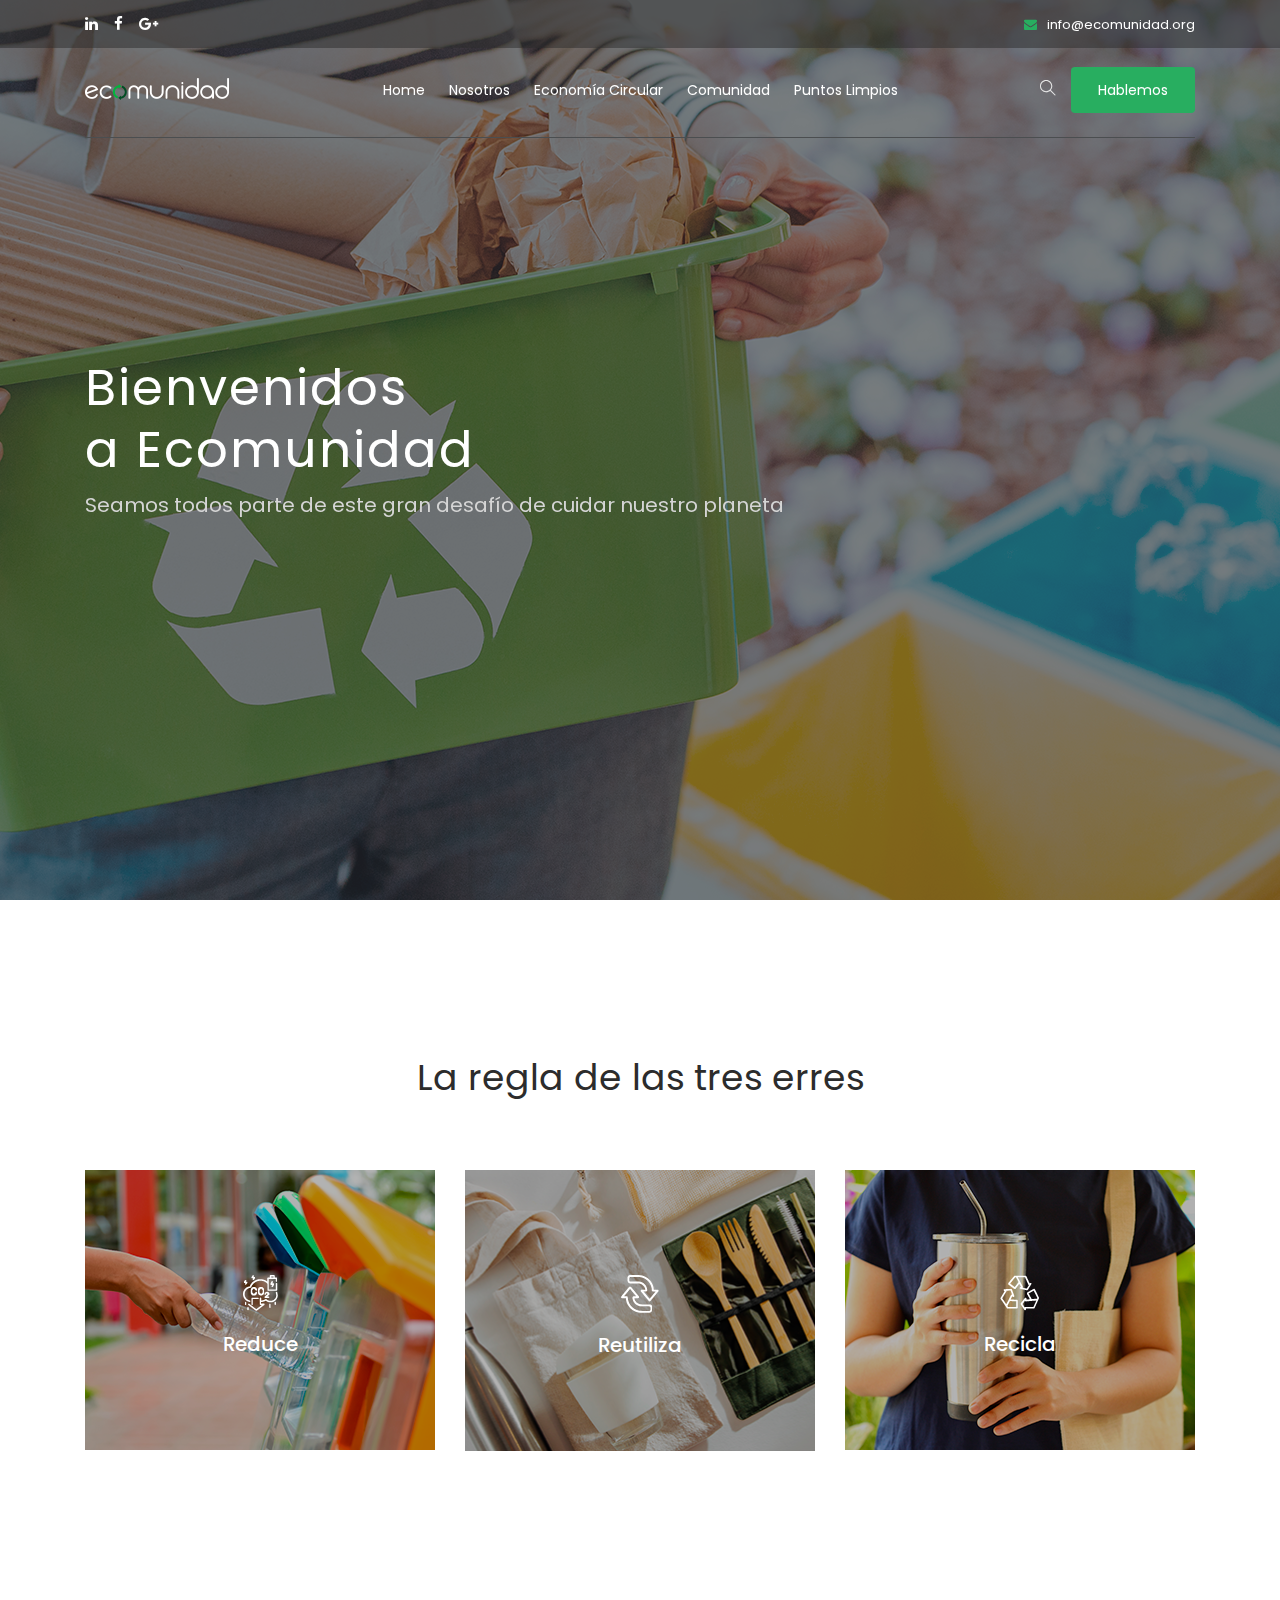
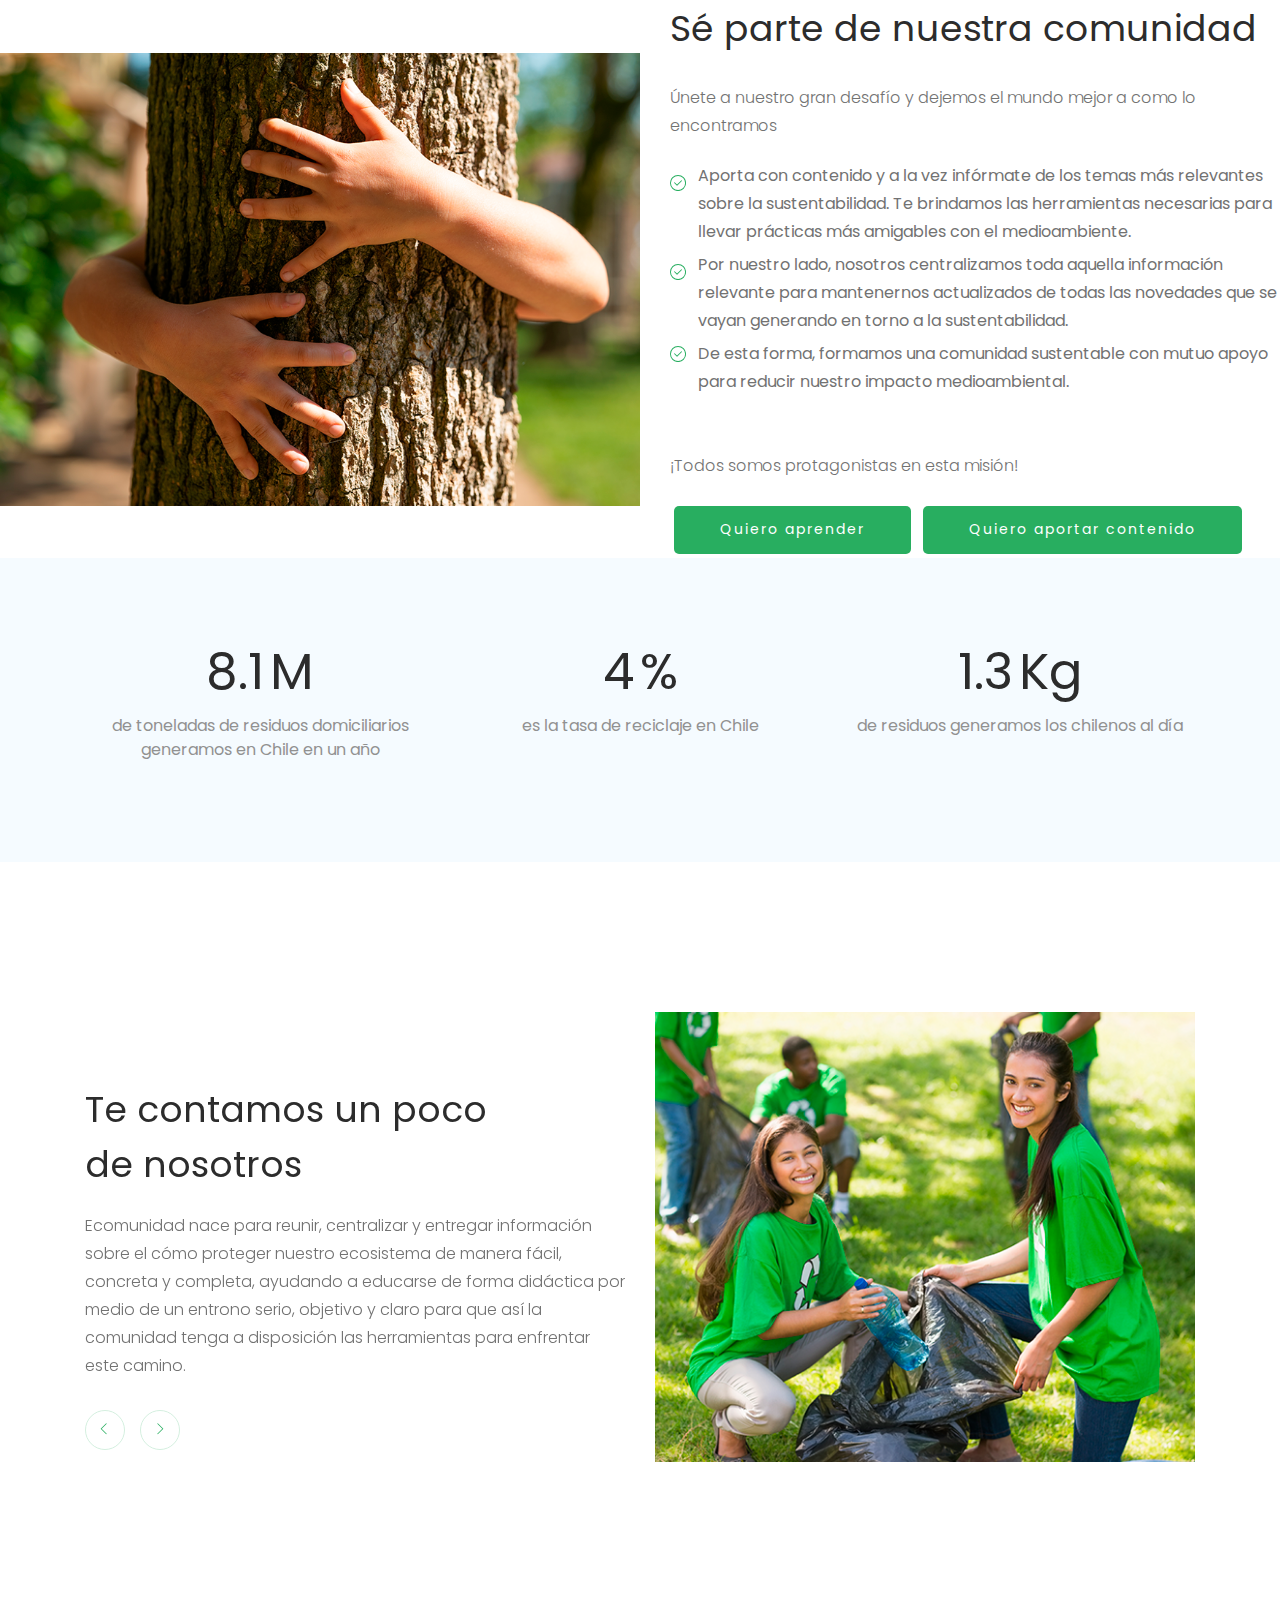
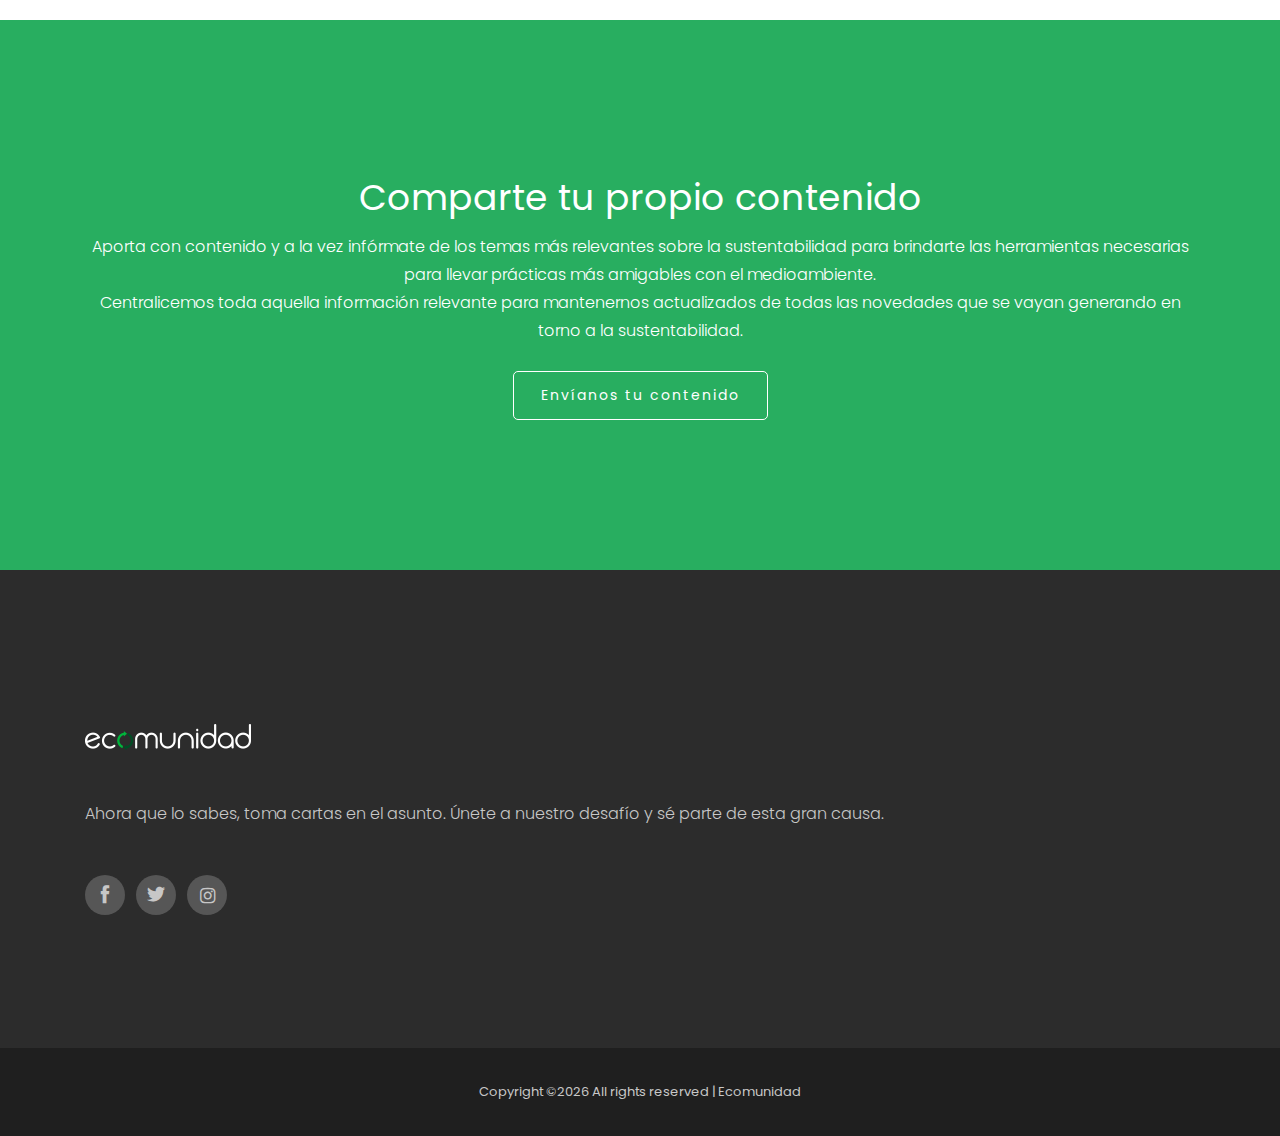
==== commit affbd0e1: "cambios feedback v2" ====
--- a/index.html
+++ b/index.html
@@ -5,8 +5,10 @@
     <meta charset="utf-8">
     <meta http-equiv="x-ua-compatible" content="ie=edge">
     <title>ecomunidad</title>
-    <meta name="description" content="Ecomunidad tiene como objetivo recolectar, clasificar, depurar y disponibilizar de manera amigable toda la información que existe sobre cómo reutilizar, reducir y reciclar distintos elementos">
-    <meta name="keywords"  content="sustentabilidad, medioambiente, sustentable, ecologia,reciclaje, sostenibilidad, chile, ecofriendly, zerowaste, naturaleza, reciclar, economiacircular, sostenible, cambioclimatico, reutilizar, ecologico, nature, eco, ecolog, educacionambiental, sustainability, sostenible, compostar, compostaje, compost, plastico, contaminacion, punto limpio, punto sustentable, green">
+    <meta name="description"
+        content="Ecomunidad tiene como objetivo recolectar, clasificar, depurar y disponibilizar de manera amigable toda la información que existe sobre cómo reutilizar, reducir y reciclar distintos elementos">
+    <meta name="keywords"
+        content="sustentabilidad, medioambiente, sustentable, ecologia,reciclaje, sostenibilidad, chile, ecofriendly, zerowaste, naturaleza, reciclar, economiacircular, sostenible, cambioclimatico, reutilizar, ecologico, nature, eco, ecolog, educacionambiental, sustainability, sostenible, compostar, compostaje, compost, plastico, contaminacion, punto limpio, punto sustentable, green">
     <meta name="viewport" content="width=device-width, initial-scale=1">
 
     <!-- <link rel="manifest" href="site.webmanifest"> -->
@@ -31,8 +33,8 @@
 
 <body>
     <!--[if lte IE 9]>
-            <p class="browserupgrade">You are using an <strong>outdated</strong> browser. Please <a href="https://browsehappy.com/">upgrade your browser</a> to improve your experience and security.</p>
-        <![endif]-->
+<p class="browserupgrade">You are using an <strong>outdated</strong> browser. Please <a href="https://browsehappy.com/">upgrade your browser</a> to improve your experience and security.</p>
+<![endif]-->
 
     <!-- header-start -->
     <header>
@@ -119,7 +121,7 @@
                     <div class="row">
                         <div class="col-xl-12">
                             <div class="slider_text ">
-                                <h3> Bienvenidos <br>
+                                <h3> Bienvenidos<br>
                                     a Ecomunidad </h3>
                                 <p>Seamos todos parte de este gran desafío de cuidar nuestro planeta</p>
                             </div>
@@ -132,7 +134,7 @@
                     <div class="row">
                         <div class="col-xl-12">
                             <div class="slider_text ">
-                                <h3> Bienvenidos <br>
+                                <h3> Bienvenidos<br>
                                     a Ecomunidad </h3>
                                 <p>Seamos todos parte de este gran desafío de cuidar nuestro planeta</p>
                             </div>
@@ -145,7 +147,7 @@
                     <div class="row">
                         <div class="col-xl-12">
                             <div class="slider_text ">
-                                <h3> Bienvenidos <br>
+                                <h3> Bienvenidos<br>
                                     a Ecomunidad </h3>
                                 <p>Seamos todos parte de este gran desafío de cuidar nuestro planeta</p>
                             </div>
@@ -176,7 +178,8 @@
                             <div class="hover_content">
                                 <div class="hover_content_inner">
                                     <h4>Reduce</h4>
-                                    <p>Disminuye lo que consumes, revisa lo que verdaderamente necesitas en tu día a día,  tanto en bienes como en energía.</p>
+                                    <p>Disminuye lo que consumes, revisa lo que verdaderamente necesitas en tu día a
+                                        día, tanto en bienes como en energía.</p>
                                 </div>
                             </div>
                         </div>
@@ -188,11 +191,13 @@
                             <img src="img/svg_icon/survey.png" alt="recicla">
                             <h3>Reutiliza</h3>
                             <div class="hover_content">
-                                    <div class="hover_content_inner">
-                                        <h4>Reutiliza</h4>
-                                        <p>prende a darle nuevos usos a aquellos objetos o elementos que antes solías descartar.</p>
-                                    </div>
-                                </div>
+                                <div class="hover_content_inner">
+                                    <h4>Reutiliza</h4>
+                                    <p>Aprende a darle nuevos usos a aquellos objetos o elementos que antes solías
+                                        descartar. Como por ejemplo, tu botella plástica puede transformarse en un
+                                        macetero para tus plantas.</p>
+                                </div>
+                            </div>
                         </div>
                     </div>
                 </div>
@@ -202,11 +207,13 @@
                             <img src="img/svg_icon/legal-paper.png" alt="reutiliza">
                             <h3>Recicla</h3>
                             <div class="hover_content">
-                                    <div class="hover_content_inner">
-                                        <h4>Recicla</h4>
-                                        <p>Recupera aquellos materiales que son reciclables y no compostables, como los plásticos o los vidrios, para darles una nueva forma y volver a utilizarlos como si fueran (casi) nuevos.A</p>
-                                    </div>
-                                </div>
+                                <div class="hover_content_inner">
+                                    <h4>Recicla</h4>
+                                    <p>Recupera aquellos materiales que son reciclables y no compostables, como los
+                                        plásticos o los vidrios, para darles una nueva forma y volver a utilizarlos como
+                                        si fueran (casi) nuevos.</p>
+                                </div>
+                            </div>
                         </div>
                     </div>
                 </div>
@@ -229,11 +236,16 @@
                         <h3>Sé parte de nuestra comunidad</h3>
                         <p>Únete a nuestro gran desafío y dejemos el mundo mejor a como lo encontramos</p>
                         <ul>
-                            <li> Aporta con contenido y a la vez infórmate de los temas más relevantes sobre la sustentabilidad para brindarte las herramientas necesarias para llevar prácticas más amigables con el Medio Ambiente. </li>
-                            <li> Por nuestro lado, nosotros centralizamos toda aquella información relevante para mantenernos actualizados de todas las novedades que se vayan generando en torno a la sustentabilidad. </li>
-                            <li> De esta forma, formamos una comunidad sustentable con mutuo apoyo para reducir nuestro impacto medioambiental. </li>
+                            <li> Aporta con contenido y a la vez infórmate de los temas más relevantes sobre la
+                                sustentabilidad. Te brindamos las herramientas necesarias para llevar prácticas más
+                                amigables con el medioambiente. </li>
+                            <li> Por nuestro lado, nosotros centralizamos toda aquella información relevante para
+                                mantenernos actualizados de todas las novedades que se vayan generando en torno a la
+                                sustentabilidad. </li>
+                            <li> De esta forma, formamos una comunidad sustentable con mutuo apoyo para reducir nuestro
+                                impacto medioambiental. </li>
                         </ul>
-                        <p>¡Todos somos clave en esta misión!</p>
+                        <p>¡Todos somos protagonistas en esta misión!</p>
                         <div class="about_btn">
                             <a class="boxed-btn3" href="#">Quiero aprender</a>
                             <a class="boxed-btn3" href="#">Quiero aportar contenido</a>
@@ -251,20 +263,20 @@
             <div class="row">
                 <div class="col-xl-4 col-md-4">
                     <div class="single_counter text-center">
-                        <h3> <span class="counter" >8.1</span> <span>M</span> </h3>
-                        <span>De toneladas de residuos domiciliarios al año</span>
+                        <h3> <span class="counter">8.1</span> <span>M</span> </h3>
+                        <span>de toneladas de residuos domiciliarios generamos en Chile en un año</span>
                     </div>
                 </div>
                 <div class="col-xl-4 col-md-4">
                     <div class="single_counter text-center">
-                        <h3> <span class="counter" >4</span> <span>%</span> </h3>
-                        <span>Porcentaje de reciclaje en Chile</span>
+                        <h3> <span class="counter">4</span> <span>%</span> </h3>
+                        <span>es la tasa de reciclaje en Chile</span>
                     </div>
                 </div>
                 <div class="col-xl-4 col-md-4">
                     <div class="single_counter text-center">
-                        <h3> <span class="counter" >1.3</span> <span>Kg</span> </h3>
-                        <span>Residuos que generamos los chilenos al día</span>
+                        <h3> <span class="counter">1.3</span> <span>Kg</span> </h3>
+                        <span>de residuos generamos los chilenos al día</span>
                     </div>
                 </div>
             </div>
@@ -281,15 +293,20 @@
                     <div class="financial_active owl-carousel">
                         <div class="single_finalcial_wrap">
                             <h3>Te contamos un poco <br>
-                                    de nosotros</h3>
-                                    <p>Ecomunidad nace para reunir, centralizar y entregar información sobre el cómo proteger nuestro ecosistema de manera fácil, concreta y completa, ayudando a educarse de forma didáctica por medio de un entrono serio, objetivo y claro para que así la comunidad tenga a disposición las herramientas para enfrentar este camino.</p>
+                                de nosotros</h3>
+                            <p>Ecomunidad nace para reunir, centralizar y entregar información sobre el cómo proteger
+                                nuestro ecosistema de manera fácil, concreta y completa, ayudando a educarse de forma
+                                didáctica por medio de un entrono serio, objetivo y claro para que así la comunidad
+                                tenga a disposición las herramientas para enfrentar este camino.</p>
                         </div>
                         <div class="single_finalcial_wrap">
                             <h3>Te contamos un poco <br>
-                                    de nosotros</h3>
-                                    <p>Tenemos por objetivo frenar la contaminación ambiental que venimos generando como sociedad a lo largo del tiempo. Nos caracterizamos por se una plataforma democrática e inclusiva a todo aquel que quiera apoyar el camino de la sustentabilidad.</p>
-                        </div>
-                        
+                                de nosotros</h3>
+                            <p>Tenemos por objetivo frenar la contaminación ambiental que venimos generando como
+                                sociedad a lo largo del tiempo. Nos caracterizamos por ser una plataforma democrática e
+                                inclusiva a todo aquel que quiera apoyar el camino de la sustentabilidad.</p>
+                        </div>
+
                     </div>
                 </div>
                 <div class="col-xl-6 col-lg-6">
@@ -310,9 +327,14 @@
             <div class="row">
                 <div class="col-xl-12">
                     <div class="project_info text-center">
-                        <h3>Ahora que lo sabes toma cartas en el asunto.</h3>
-                        <p>Únete a nuestro desafío y sé parte de esta gran causa.</p>
-                        <a href="#" class="boxed-btn3-white">Únete</a>
+                        <h3>Comparte tu propio contenido</h3>
+                        <p>Aporta con contenido y a la vez infórmate de los temas más relevantes sobre la
+                            sustentabilidad para brindarte las herramientas necesarias para llevar prácticas más
+                            amigables con el medioambiente. <br>
+                            Centralicemos toda aquella información relevante para mantenernos actualizados de todas las
+                            novedades que se
+                            vayan generando en torno a la sustentabilidad.</p>
+                        <a href="#" class="boxed-btn3-white">Envíanos tu contenido</a>
                     </div>
                 </div>
             </div>
@@ -333,7 +355,8 @@
                                 </a>
                             </div>
                             <p>
-                                Ahora que lo sabes toma cartas en el asunto. Únete a nuestro desafío y sé parte de esta gran causa.
+                                Ahora que lo sabes, toma cartas en el asunto. Únete a nuestro desafío y sé parte de esta
+                                gran causa.
                             </p>
                             <div class="socail_links">
                                 <ul>
@@ -356,7 +379,7 @@
                             </div>
                         </div>
                     </div>
-                    
+
                 </div>
             </div>
         </div>
@@ -367,8 +390,10 @@
                     <div class="col-xl-12">
                         <p class="copy_right text-center">
                             <!-- Link back to Colorlib can't be removed. Template is licensed under CC BY 3.0. -->
-Copyright &copy;<script>document.write(new Date().getFullYear());</script> All rights reserved | Ecomunidad</a>
-<!-- Link back to Colorlib can't be removed. Template is licensed under CC BY 3.0. -->
+                            Copyright &copy;<script>
+                                document.write(new Date().getFullYear());
+                            </script> All rights reserved | Ecomunidad</a>
+                            <!-- Link back to Colorlib can't be removed. Template is licensed under CC BY 3.0. -->
                         </p>
                     </div>
                 </div>
--- a/css/style.css
+++ b/css/style.css
@@ -432,7 +432,6 @@
   border-radius: 5px;
   text-align: center;
   color: #fff !important;
-  text-transform: capitalize;
   -webkit-transition: 0.5s;
   -moz-transition: 0.5s;
   -o-transition: 0.5s;
@@ -473,7 +472,6 @@
   border-radius: 5px;
   text-align: center;
   color: #fff !important;
-  text-transform: capitalize;
   -webkit-transition: 0.5s;
   -moz-transition: 0.5s;
   -o-transition: 0.5s;
@@ -1023,7 +1021,7 @@
 @media (min-width: 1200px) and (max-width: 1500px) {
   /* line 141, ../../Arafath/CL/CL October/213. Business/HTML/scss/_header.scss */
   .header-area .main-header-area .main-menu ul li a {
-    font-size: 15px;
+    font-size: 14px;
   }
 }
 
@@ -1298,7 +1296,6 @@
   color: #FFF;
   font-family: "Poppins", sans-serif;
   font-size: 50px;
-  text-transform: capitalize;
   letter-spacing: 2px;
   font-weight: 400;
   line-height: 62px;
@@ -1660,7 +1657,8 @@
 
 /* line 203, ../../Arafath/CL/CL October/213. Business/HTML/scss/_about.scss */
 .project_area {
-  background: #28AE60;
+    background: #28ae60;
+  	background-repeat: repeat;;
   padding: 150px 0;
 }
 
